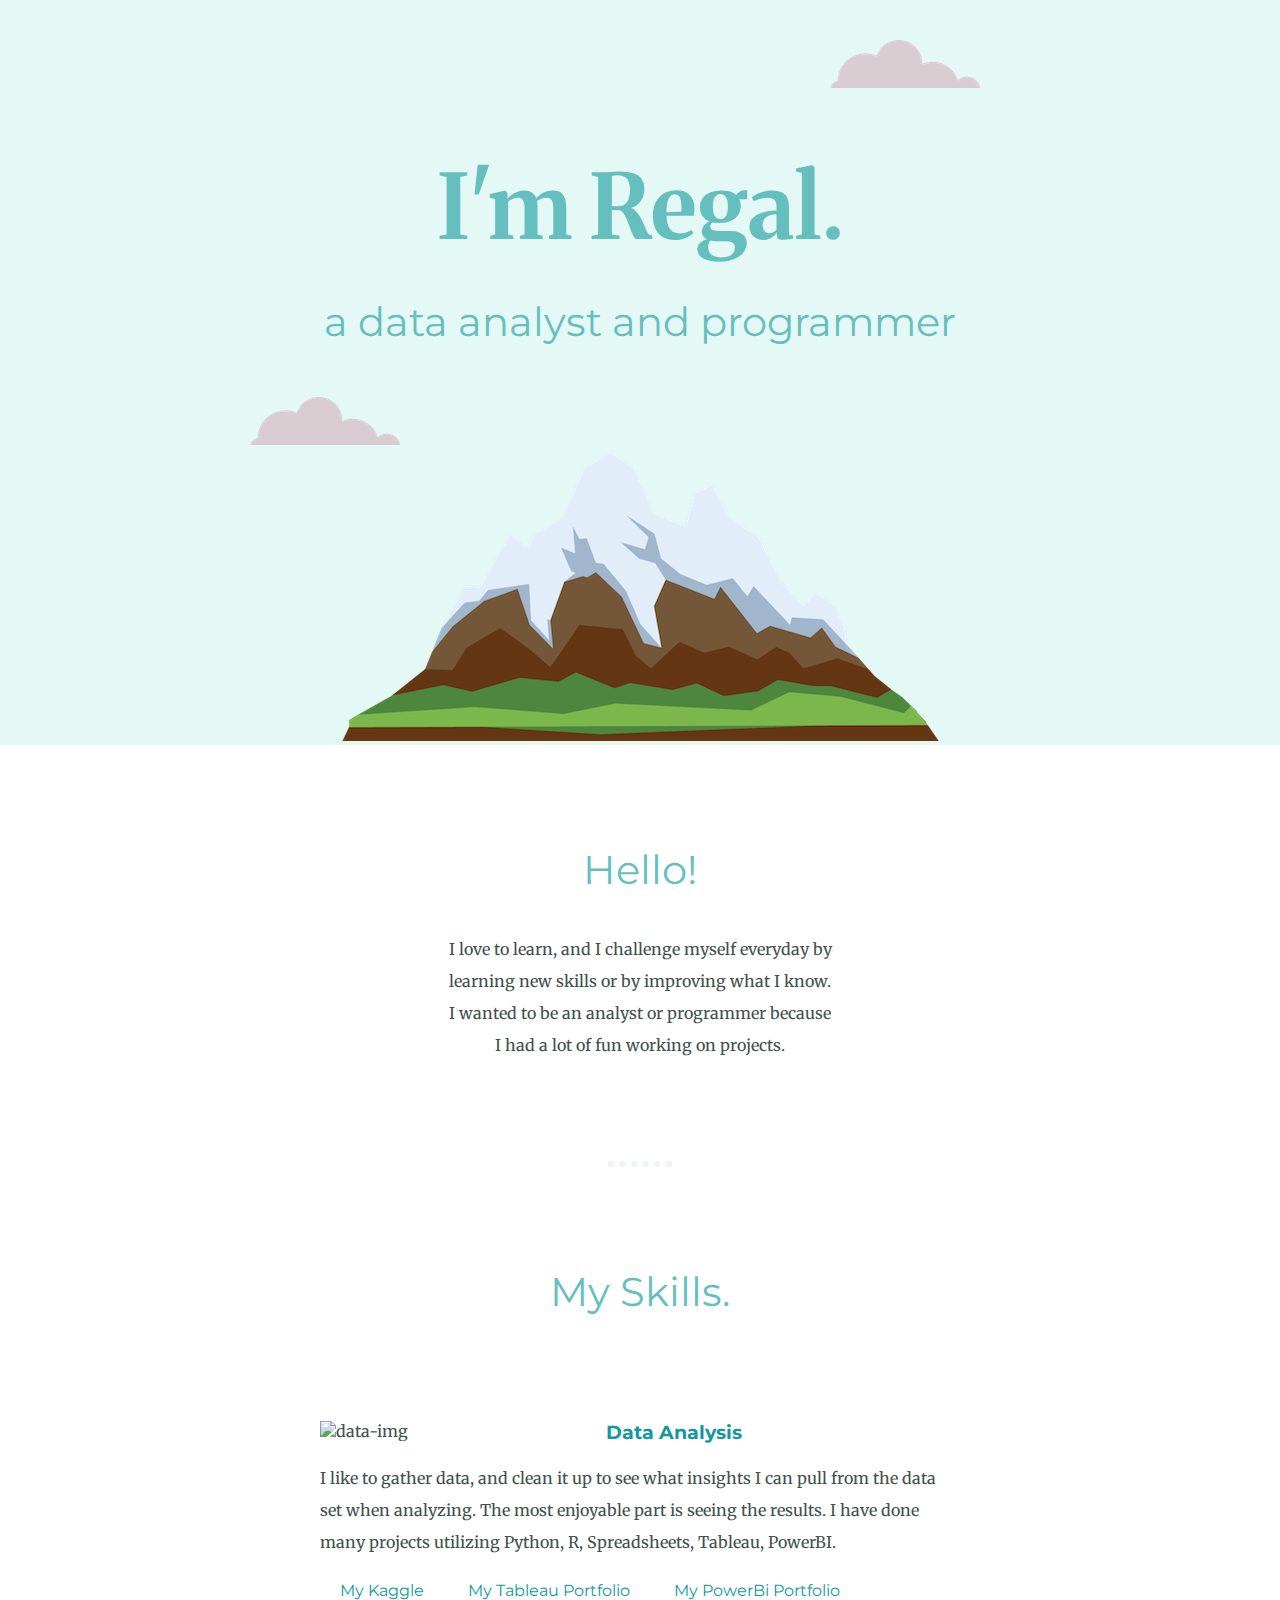
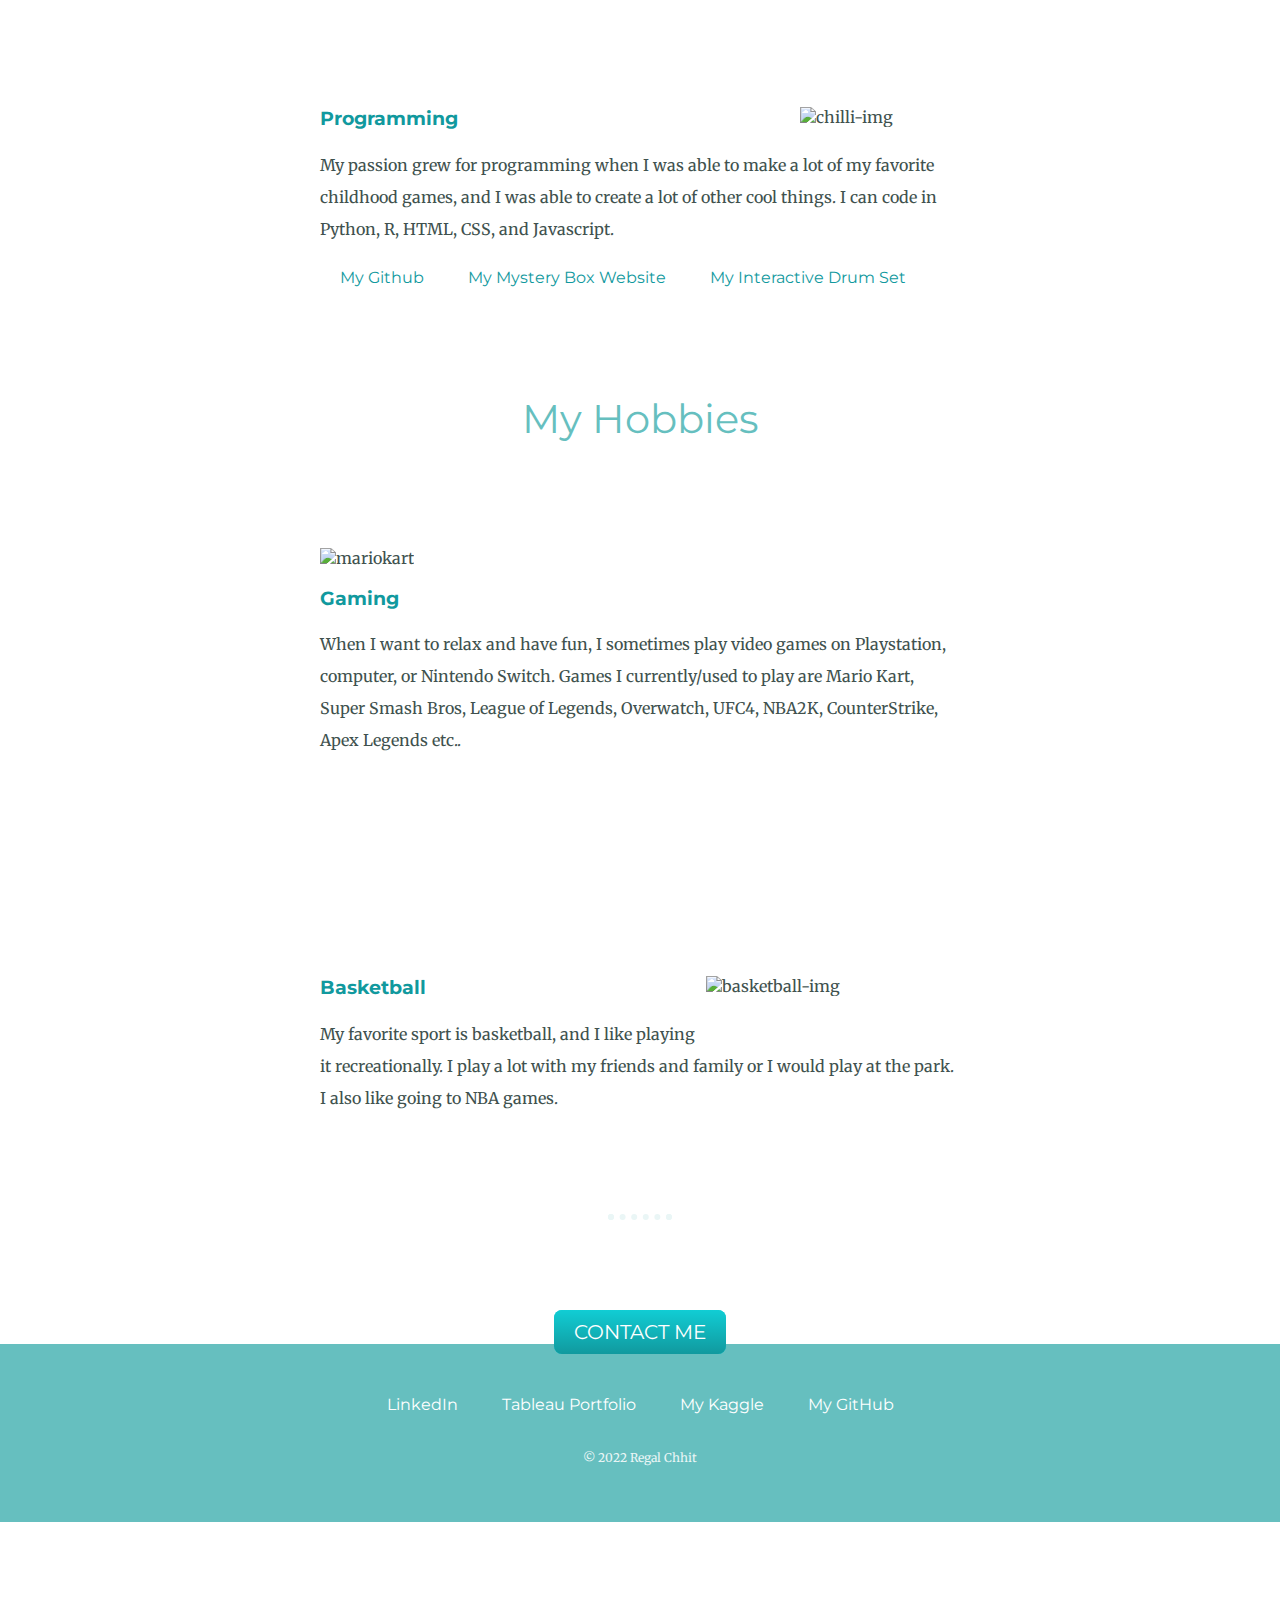
==== index.html @ 6a0a9bd3 "Update index.html" ====
<!DOCTYPE html>
<html>

<head>
  <meta charset="utf-8">
  <title>Regal Chhit</title>
  <link rel="stylesheet" href="css/styles.css">
  <link href="https://fonts.googleapis.com/css?family=Merriweather|Montserrat|Sacramento" rel="stylesheet">
  <link rel="icon" href="favicon.png">
</head>

<body>
  <div class="top-container">
    <img class="top-cloud" src="images/cloud.png" alt="cloud">
    <div class="title-text">
      <h1>I'm Regal.</h1>
      <h2>a data analyst and programmer</h2>
    </div>
    <img class="bottom-cloud" src="images/cloud.png" alt="cloud">
    <img class="mountain" src="images/mountain.png" alt="mountain-img">
  </div>

  <div class="middle-container">
    <div class="profile">

      <h2>Hello!</h2>
      <p class="intro">I love to learn, and I challenge myself everyday by learning new skills or by improving what I know. I wanted to be an analyst or programmer because I had a lot of fun working on projects.</p>
    </div>
    <hr>
    <div class="skills">
      <h2>My Skills.</h2>
      <div class="skill-row">
        <img class="data-img" src="https://media3.giphy.com/media/c7PcKQlOqZ8Ws/giphy.gif?cid=ecf05e47jgupee9nsweeg9ck6o8sf75zljvtnhuxxnh4st6b&rid=giphy.gif&ct=g" alt="data-img">

        <h3>Data Analysis</h3>
        <p> I like to gather data, and clean it up to see what insights I can pull from the data set when analyzing. The most enjoyable part is seeing the results. I have done many projects utilizing Python, R, Spreadsheets, Tableau, PowerBI.
        <p> <a href="https://www.kaggle.com/regall">My Kaggle</a> <span> <a href="https://public.tableau.com/app/profile/regal.chhit">My Tableau Portfolio</a></span> <span> <a href="powerbi.html">My PowerBi Portfolio</a></span></p>

      </div>
      <div class="skill-row">
        <img class="chilli-img" src="https://media0.giphy.com/media/unQ3IJU2RG7DO/200w.webp?cid=ecf05e47zdopj7y8wnf6k3bq9aik76iqfcasycz8b4xkf8qr&rid=200w.webp&ct=g" alt="chilli-img">


        <h3>Programming</h3>
        <p>My passion grew for programming when I was able to make a lot of my favorite childhood games, and I was able to create a lot of other cool things. I can code in Python, R, HTML, CSS, and Javascript. </p>
        <p> <a href="https://github.com/RegalCodes/RegalCodes">My Github</a> <span> <a href="Regals Mystery Box Website/index.html">My Mystery Box Website</a></span> <a href="Regals_Drum_Set/index.html">My Interactive Drum Set</a></span> </p> 

      </div>


      <div class="skills">
        <h2>My Hobbies</h2>
        

        <div class="skill-row">
          <img class="mario-img" src="https://media3.giphy.com/media/JkQW0NsfGJYWI/giphy.gif?cid=ecf05e47lgcfy50ltkihtgkyuwe87r3boovbrxv5dxeerdb9&rid=giphy.gif&ct=g" alt="mariokart">

          <h3>Gaming</h3>
          <p> When I want to relax and have fun, I sometimes play video games on Playstation, computer, or Nintendo Switch. Games I currently/used to play are Mario Kart, Super Smash Bros, League of Legends, Overwatch, UFC4, NBA2K, CounterStrike, Apex Legends etc..
        </div>

        <br />
       
      <div class="skill-row">
        <img class="basketball-img" src="https://media1.giphy.com/media/q5hVhkKwKHDuo/giphy.gif?cid=ecf05e479fkcfhep6149cvh36kc4vtki5fxwtkm0gr6h3hki&rid=giphy.gif&ct=g" alt="basketball-img">

        <h3>Basketball</h3>
        <p> My favorite sport is basketball, and I like playing it recreationally. I play a lot with my friends and family or I would play at the park. I also like going to NBA games. </p>

      </div>
    </div>
    <hr>
    <div class="contact-me">
      <p class="contact-message">
      </p></p>
      <a class="btn" href="mailto:regalchhit@gmail.com">CONTACT ME</a>
    </div>
  </div>


  <div class="bottom-container">
    <a class="footer-link" href="https://www.linkedin.com/in/regalc/">LinkedIn</a>
    <a class="footer-link" href="https://public.tableau.com/app/profile/regal.chhit#!/">Tableau Portfolio</a>
    <a class="footer-link" href="https://www.kaggle.com/regall">My Kaggle</a>
    <a class="footer-link" href="https://github.com/RegalCodes/RegalCodes">My GitHub</a>
    <p class="copyright">© 2022 Regal Chhit</p>
  </div>
</body>

</html>
---- css/styles.css ----
body {
  color: #40514E;
  margin: 0;
  text-align: center;
  font-family: 'Merriweather', serif;
}

h1 {
  color: #66BFBF;
  font-size: 5.625rem;
  margin: 50px auto 0 auto;
  font-family: , cursive;
}

h2 {
  color: #66BFBF;
  font-family: 'Montserrat', sans-serif;
  font-size: 2.5rem;
  font-weight: normal;
  padding-bottom: 5px;
}

h3 {
  color: #11999E;
  font-family: 'Montserrat', sans-serif;
}

h4 {
  color: #black;
  font-family: 'Montserrat', sans-serif;
  text-align: center;
  font-size: 1.4rem;
}

p {
  line-height: 2;
}

hr {
  border: dotted #EAF6F6 6px;
  border-bottom: none;
  width: 4%;
  margin: 100px auto;
}

a{
  color: #11999E;
  font-family: 'Montserrat', sans-serif;
  margin: 10px 20px;
  text-decoration: none;
}

.footer-link{
  color: white;
  font-family: 'Montserrat', sans-serif;
  margin: 10px 20px;
  text-decoration: none;
}

a:hover {
  color: #EAF6F6;
}

.top-container {
  background-color: #E4F9F5;
  position: relative;
  padding-top: 100px;
}

.middle-container {
  margin: 100px 0;
}

.bottom-container {
  background-color: #66BFBF;
  padding: 50px 0 20px;
}

.skill-row {
  width: 50%;
  margin: 100px auto 100px auto;
  text-align: left;
}

.pro {
  text-decoration: underline;
}

.intro {
  width: 30%;
  margin: auto;
}

.contact-message {
  width: 40%;
  margin: 40px auto 60px;
}

.copyright {
  color: #EAF6F6;
  font-size: 0.75rem;
  padding: 20px 0;
}

.top-cloud {
  position: absolute;
  right: 300px;
  top: 40px;
}

.bottom-cloud {
  position: absolute;
  left: 250px;
  bottom: 300px;
}

.data-img {
  width: 40%;
  height: 100%;
  float: left;
  margin-right: 30px;
}

.chilli-img {
  width: 25%;
  height: 30%;
  float: right;
  margin-left: 30px;
}

.basketball-img {
  width: 35%;
  height: 30%;
  float: right;
  margin-right: 30px;
  margin-bottom: 30px;
}

.powerbi{
  width:100%;
  height:40%;
}

.btn {
  background: #11cdd4;
  background-image: -webkit-linear-gradient(top, #11cdd4, #11999e);
  background-image: -moz-linear-gradient(top, #11cdd4, #11999e);
  background-image: -ms-linear-gradient(top, #11cdd4, #11999e);
  background-image: -o-linear-gradient(top, #11cdd4, #11999e);
  background-image: linear-gradient(to bottom, #11cdd4, #11999e);
  -webkit-border-radius: 8;
  -moz-border-radius: 8;
  border-radius: 8px;
  font-family: 'Montserrat', sans-serif;
  color: #ffffff;
  font-size: 20px;
  padding: 10px 20px 10px 20px;
  text-decoration: none;
}

.btn:hover {
  background: #30e3cb;
  background-image: -webkit-linear-gradient(top, #30e3cb, #2bc4ad);
  background-image: -moz-linear-gradient(top, #30e3cb, #2bc4ad);
  background-image: -ms-linear-gradient(top, #30e3cb, #2bc4ad);
  background-image: -o-linear-gradient(top, #30e3cb, #2bc4ad);
  background-image: linear-gradient(to bottom, #30e3cb, #2bc4ad);
  text-decoration: none;
}
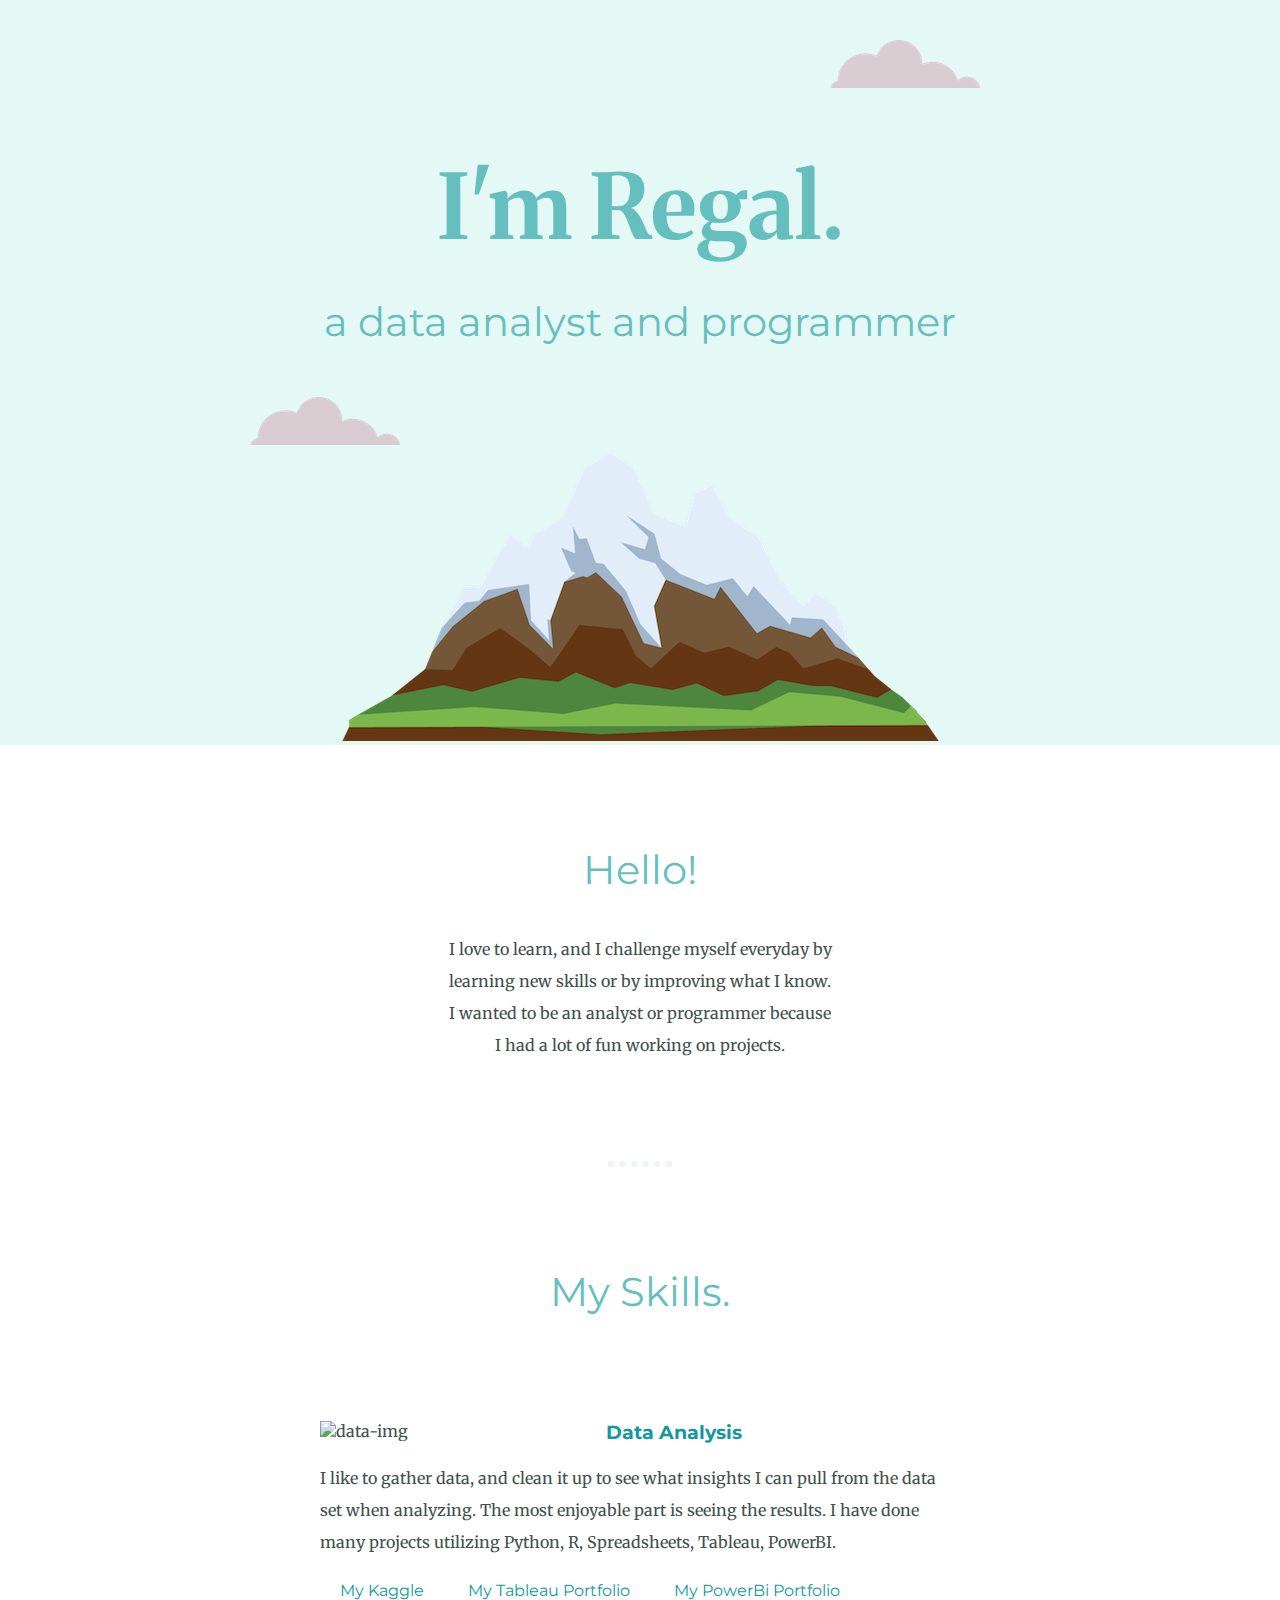
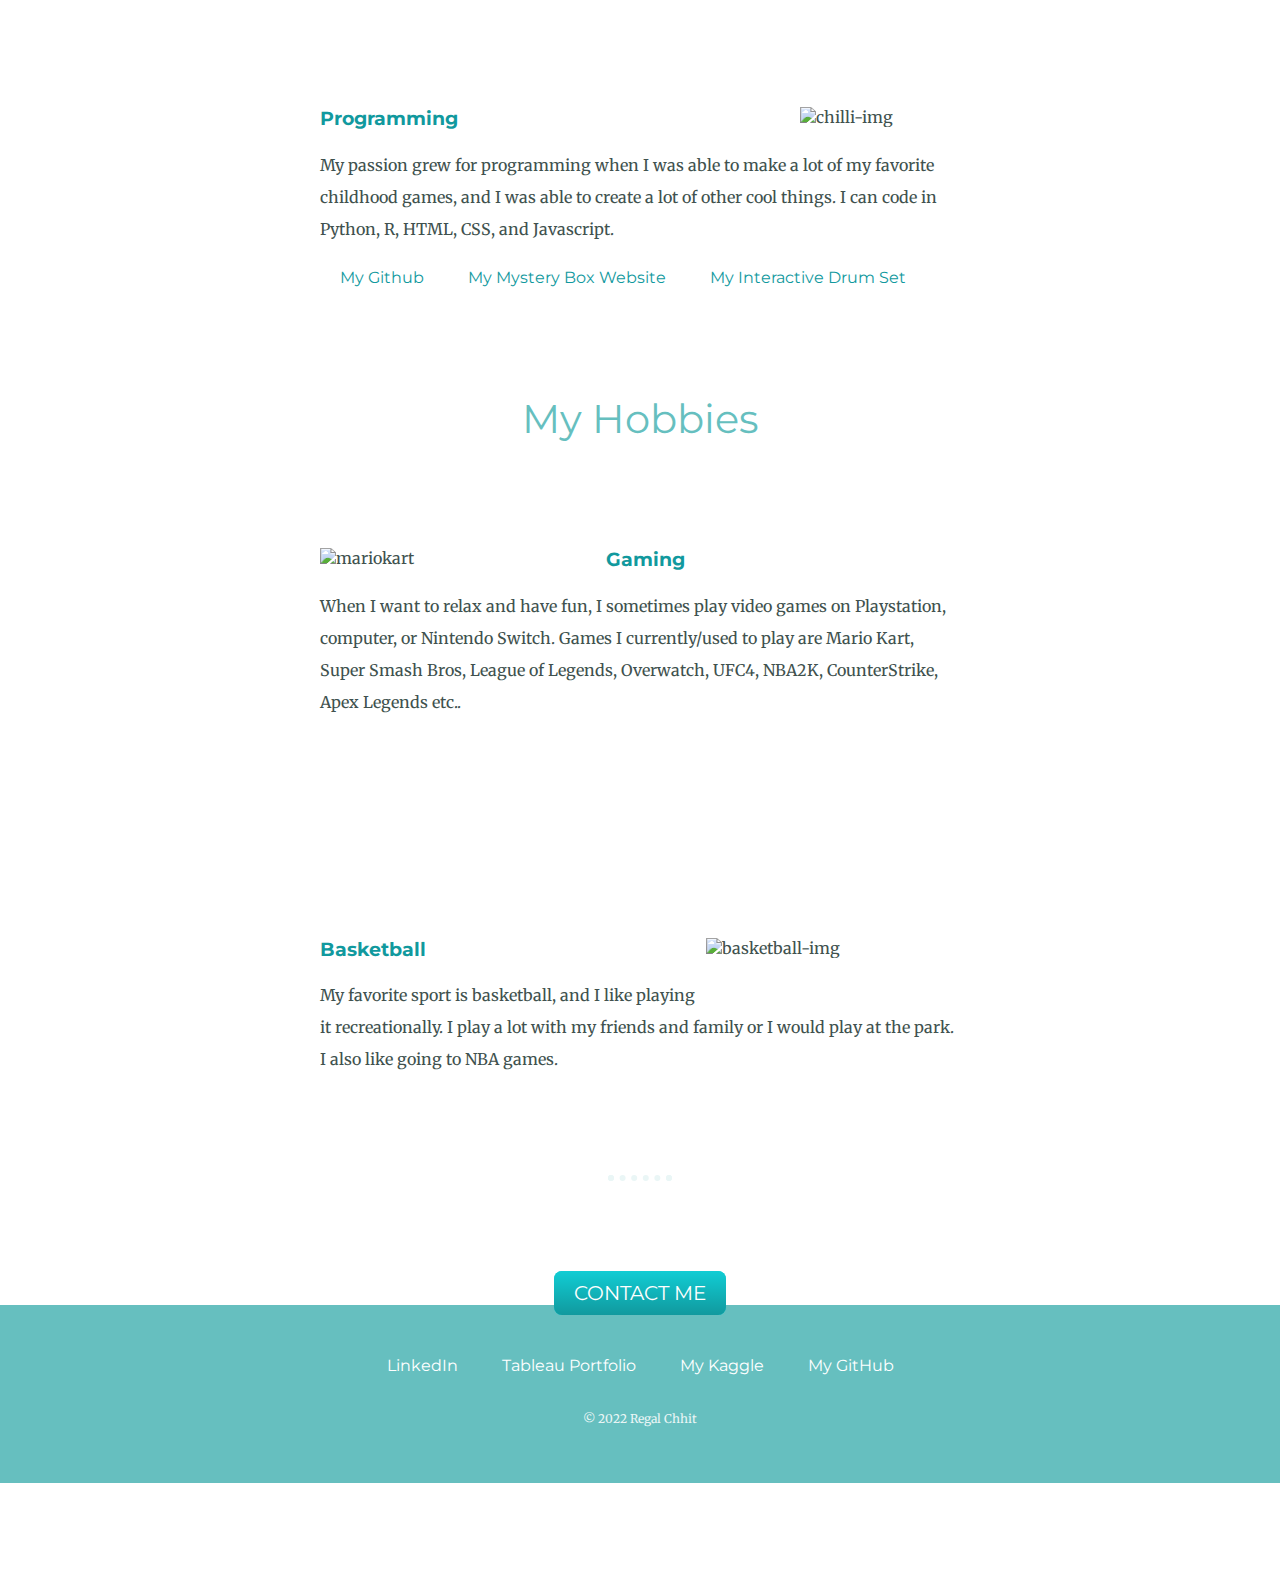
==== commit 9c7c6f55: "Update index.html" ====
--- a/index.html
+++ b/index.html
@@ -53,7 +53,7 @@
         
 
         <div class="skill-row">
-          <img class="mario-img" src="https://media3.giphy.com/media/JkQW0NsfGJYWI/giphy.gif?cid=ecf05e47lgcfy50ltkihtgkyuwe87r3boovbrxv5dxeerdb9&rid=giphy.gif&ct=g" alt="mariokart">
+          <img class="data-img" src="https://media3.giphy.com/media/JkQW0NsfGJYWI/giphy.gif?cid=ecf05e47lgcfy50ltkihtgkyuwe87r3boovbrxv5dxeerdb9&rid=giphy.gif&ct=g" alt="mariokart">
 
           <h3>Gaming</h3>
           <p> When I want to relax and have fun, I sometimes play video games on Playstation, computer, or Nintendo Switch. Games I currently/used to play are Mario Kart, Super Smash Bros, League of Legends, Overwatch, UFC4, NBA2K, CounterStrike, Apex Legends etc..
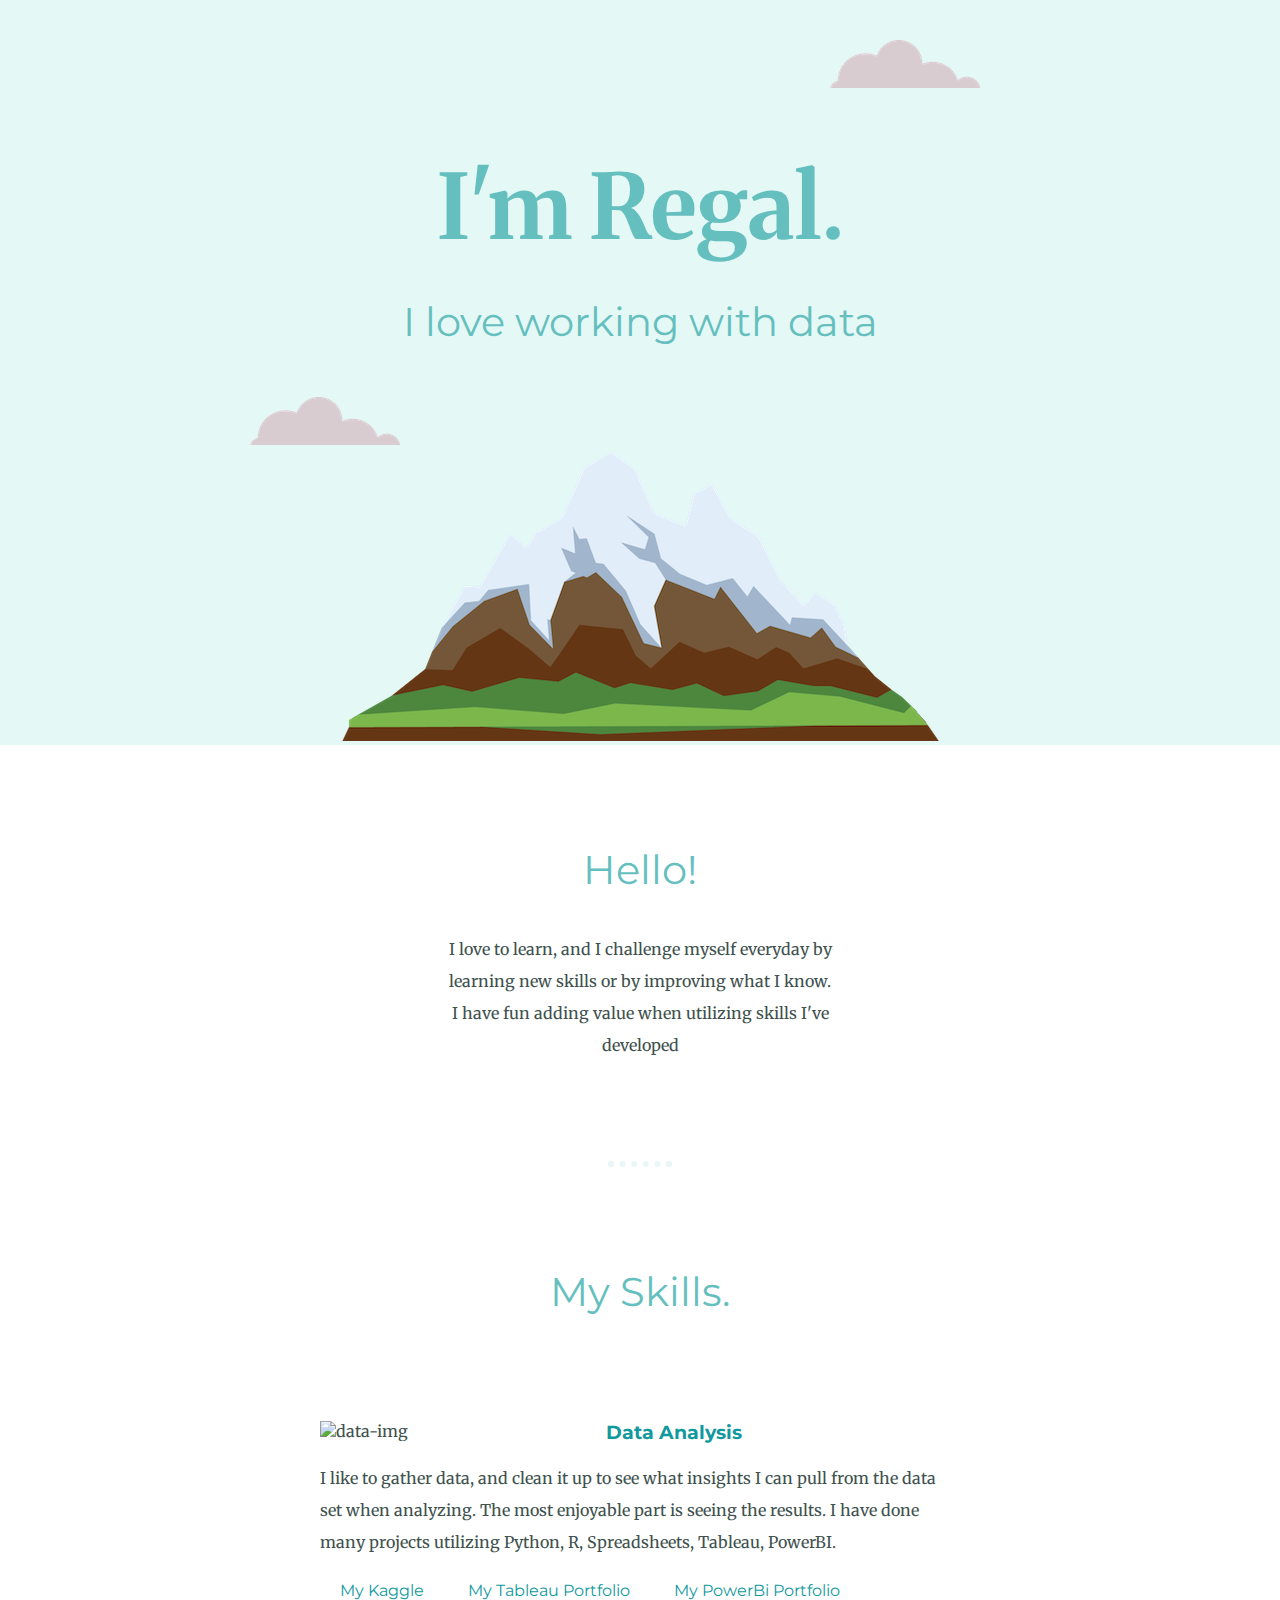
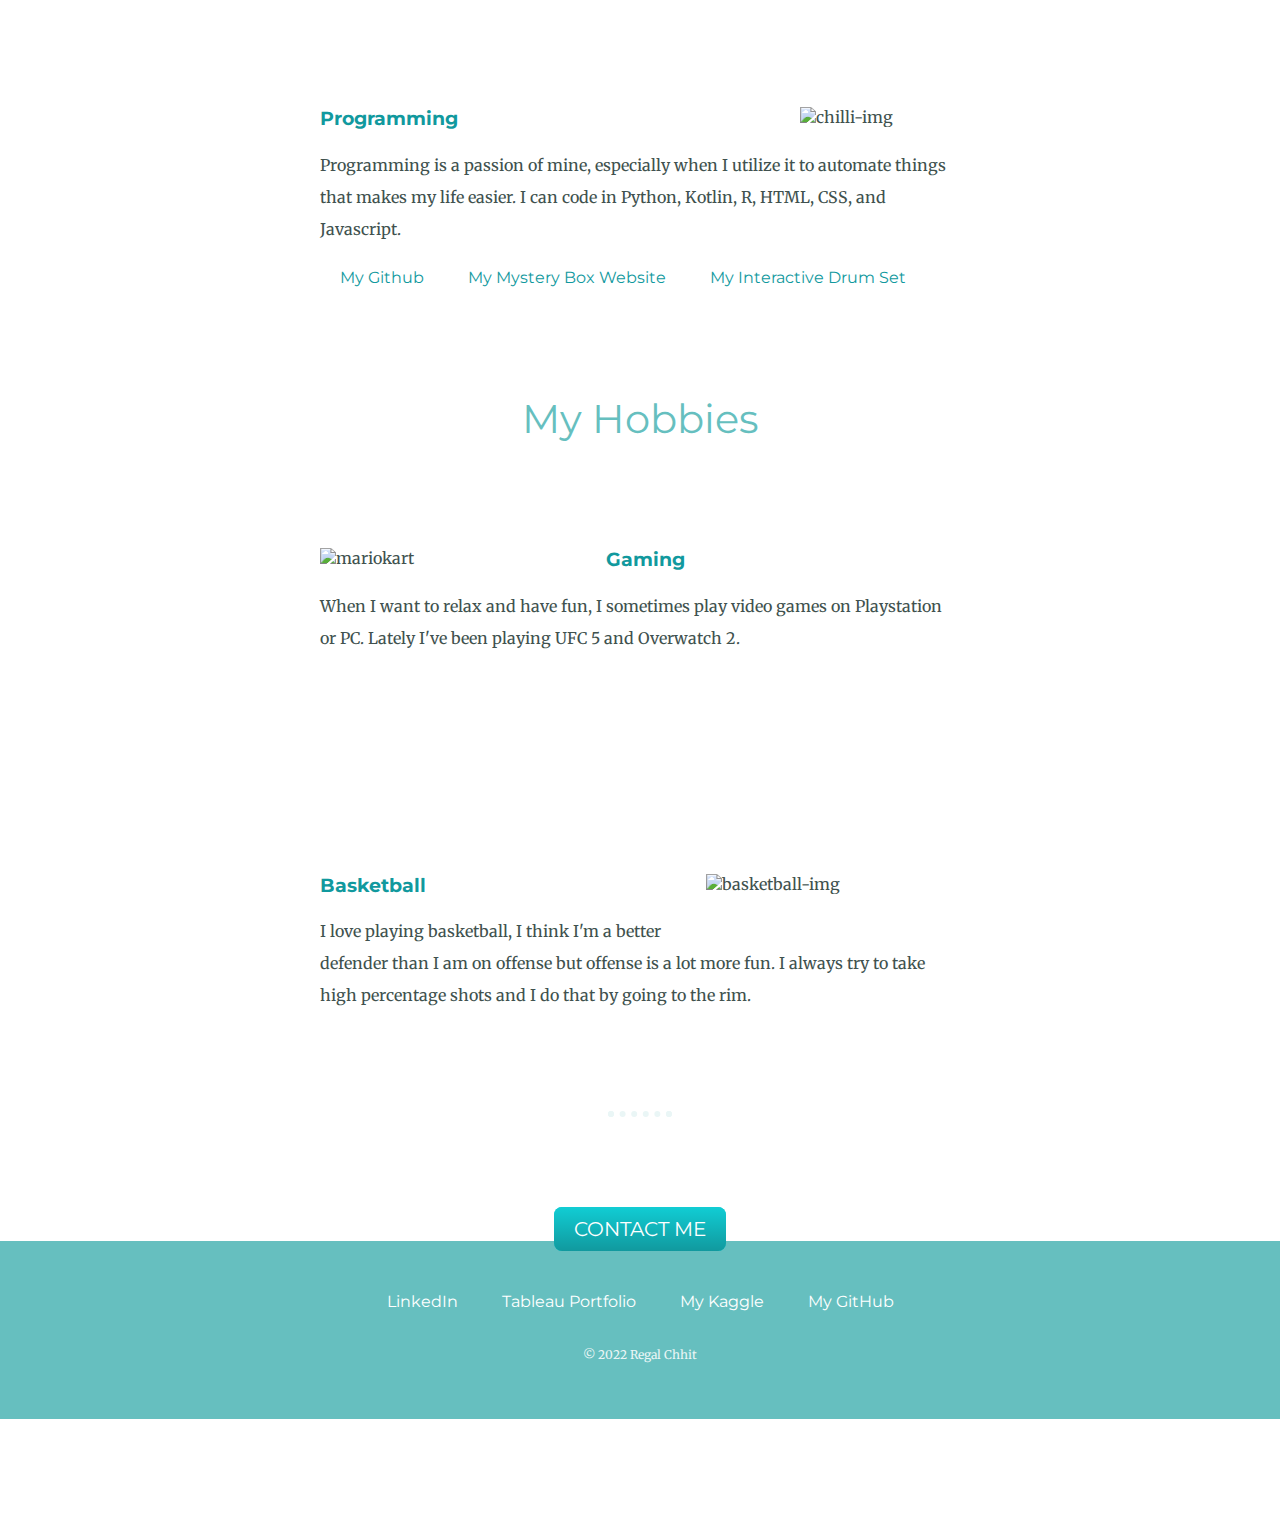
==== commit 527469d9: "Update index.html" ====
--- a/index.html
+++ b/index.html
@@ -14,7 +14,7 @@
     <img class="top-cloud" src="images/cloud.png" alt="cloud">
     <div class="title-text">
       <h1>I'm Regal.</h1>
-      <h2>a data analyst and programmer</h2>
+      <h2>I love working with data</h2>
     </div>
     <img class="bottom-cloud" src="images/cloud.png" alt="cloud">
     <img class="mountain" src="images/mountain.png" alt="mountain-img">
@@ -24,7 +24,7 @@
     <div class="profile">
 
       <h2>Hello!</h2>
-      <p class="intro">I love to learn, and I challenge myself everyday by learning new skills or by improving what I know. I wanted to be an analyst or programmer because I had a lot of fun working on projects.</p>
+      <p class="intro">I love to learn, and I challenge myself everyday by learning new skills or by improving what I know. I have fun adding value when utilizing skills I've developed</p>
     </div>
     <hr>
     <div class="skills">
@@ -42,7 +42,7 @@
 
 
         <h3>Programming</h3>
-        <p>My passion grew for programming when I was able to make a lot of my favorite childhood games, and I was able to create a lot of other cool things. I can code in Python, R, HTML, CSS, and Javascript. </p>
+        <p> Programming is a passion of mine, especially when I utilize it to automate things that makes my life easier. I can code in Python, Kotlin, R, HTML, CSS, and Javascript. </p>
         <p> <a href="https://github.com/RegalCodes/RegalCodes">My Github</a> <span> <a href="Regals Mystery Box Website/index.html">My Mystery Box Website</a></span> <a href="Regals_Drum_Set/index.html">My Interactive Drum Set</a></span> </p> 
 
       </div>
@@ -56,7 +56,7 @@
           <img class="data-img" src="https://media3.giphy.com/media/JkQW0NsfGJYWI/giphy.gif?cid=ecf05e47lgcfy50ltkihtgkyuwe87r3boovbrxv5dxeerdb9&rid=giphy.gif&ct=g" alt="mariokart">
 
           <h3>Gaming</h3>
-          <p> When I want to relax and have fun, I sometimes play video games on Playstation, computer, or Nintendo Switch. Games I currently/used to play are Mario Kart, Super Smash Bros, League of Legends, Overwatch, UFC4, NBA2K, CounterStrike, Apex Legends etc..
+          <p> When I want to relax and have fun, I sometimes play video games on Playstation or PC. Lately I've been playing UFC 5 and Overwatch 2. 
         </div>
 
         <br />
@@ -65,7 +65,7 @@
         <img class="basketball-img" src="https://media1.giphy.com/media/q5hVhkKwKHDuo/giphy.gif?cid=ecf05e479fkcfhep6149cvh36kc4vtki5fxwtkm0gr6h3hki&rid=giphy.gif&ct=g" alt="basketball-img">
 
         <h3>Basketball</h3>
-        <p> My favorite sport is basketball, and I like playing it recreationally. I play a lot with my friends and family or I would play at the park. I also like going to NBA games. </p>
+        <p> I love playing basketball, I think I'm a better defender than I am on offense but offense is a lot more fun. I always try to take high percentage shots and I do that by going to the rim. </p>
 
       </div>
     </div>
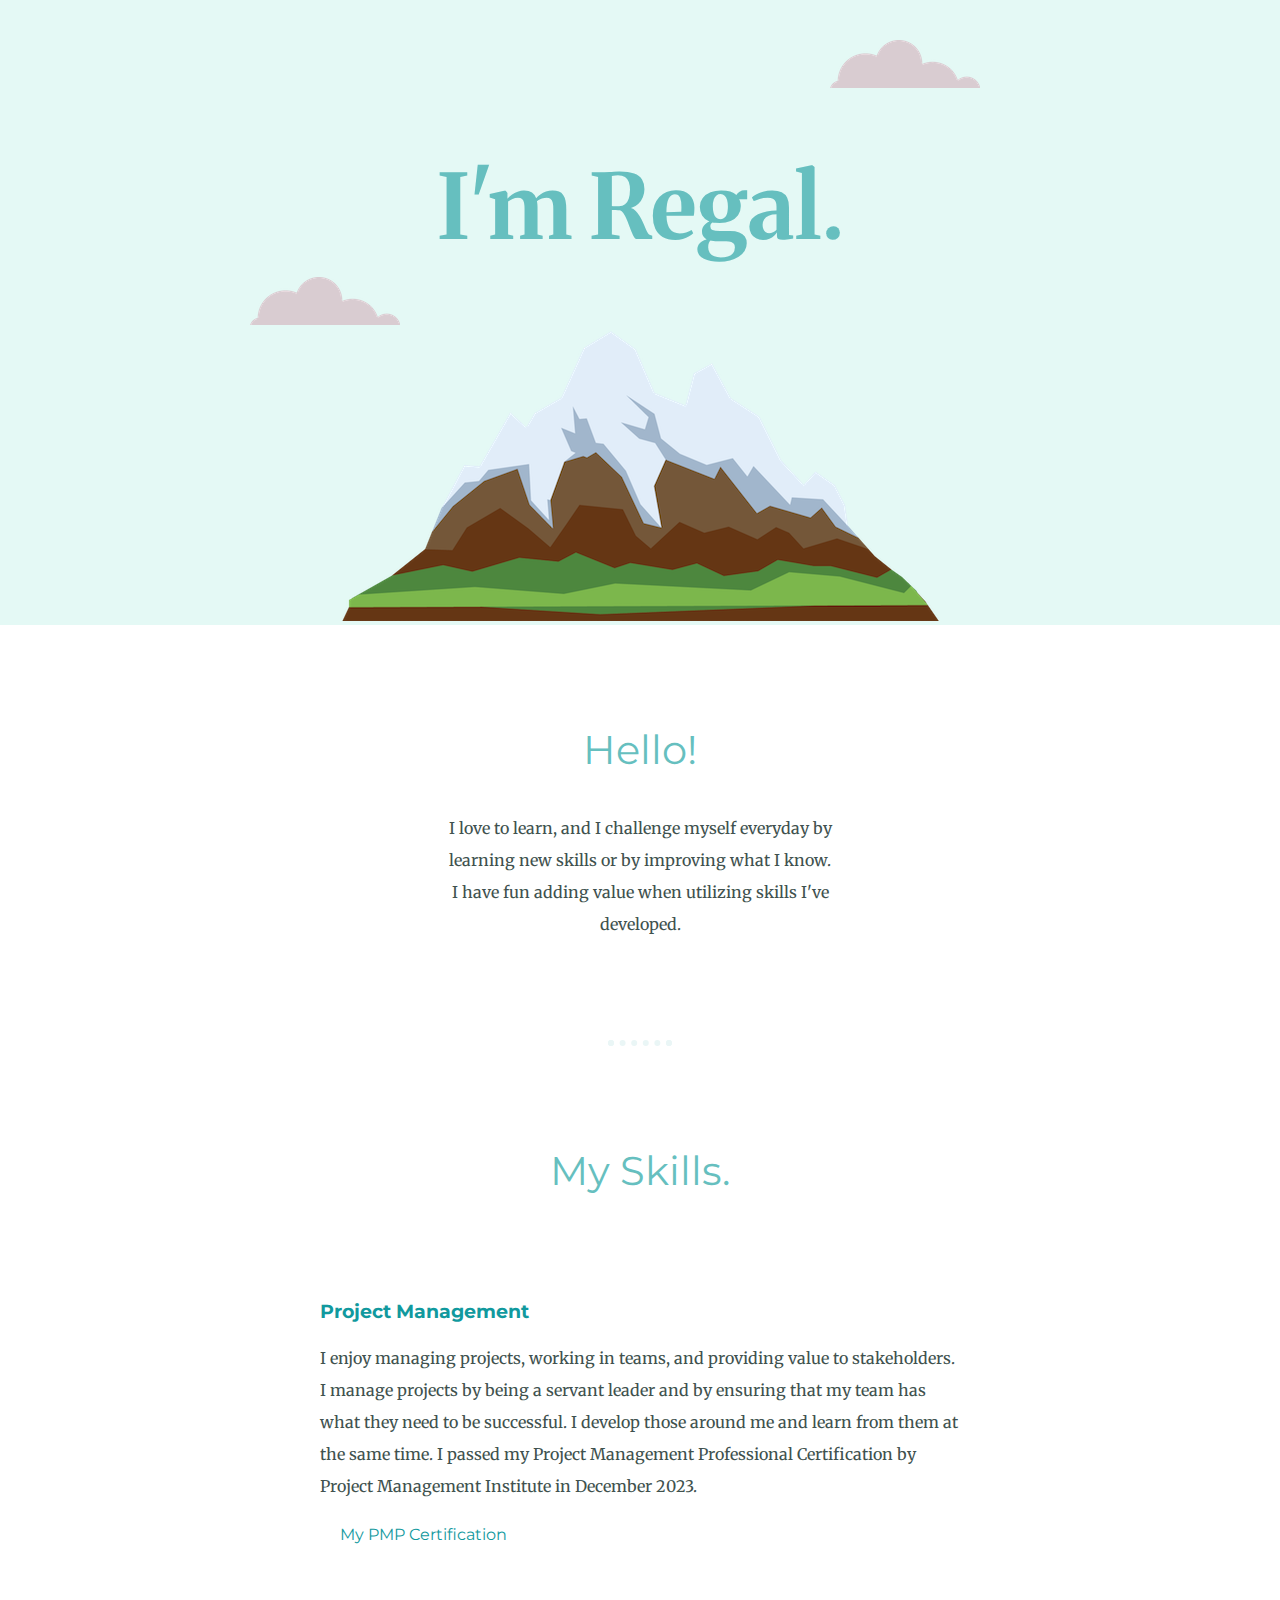
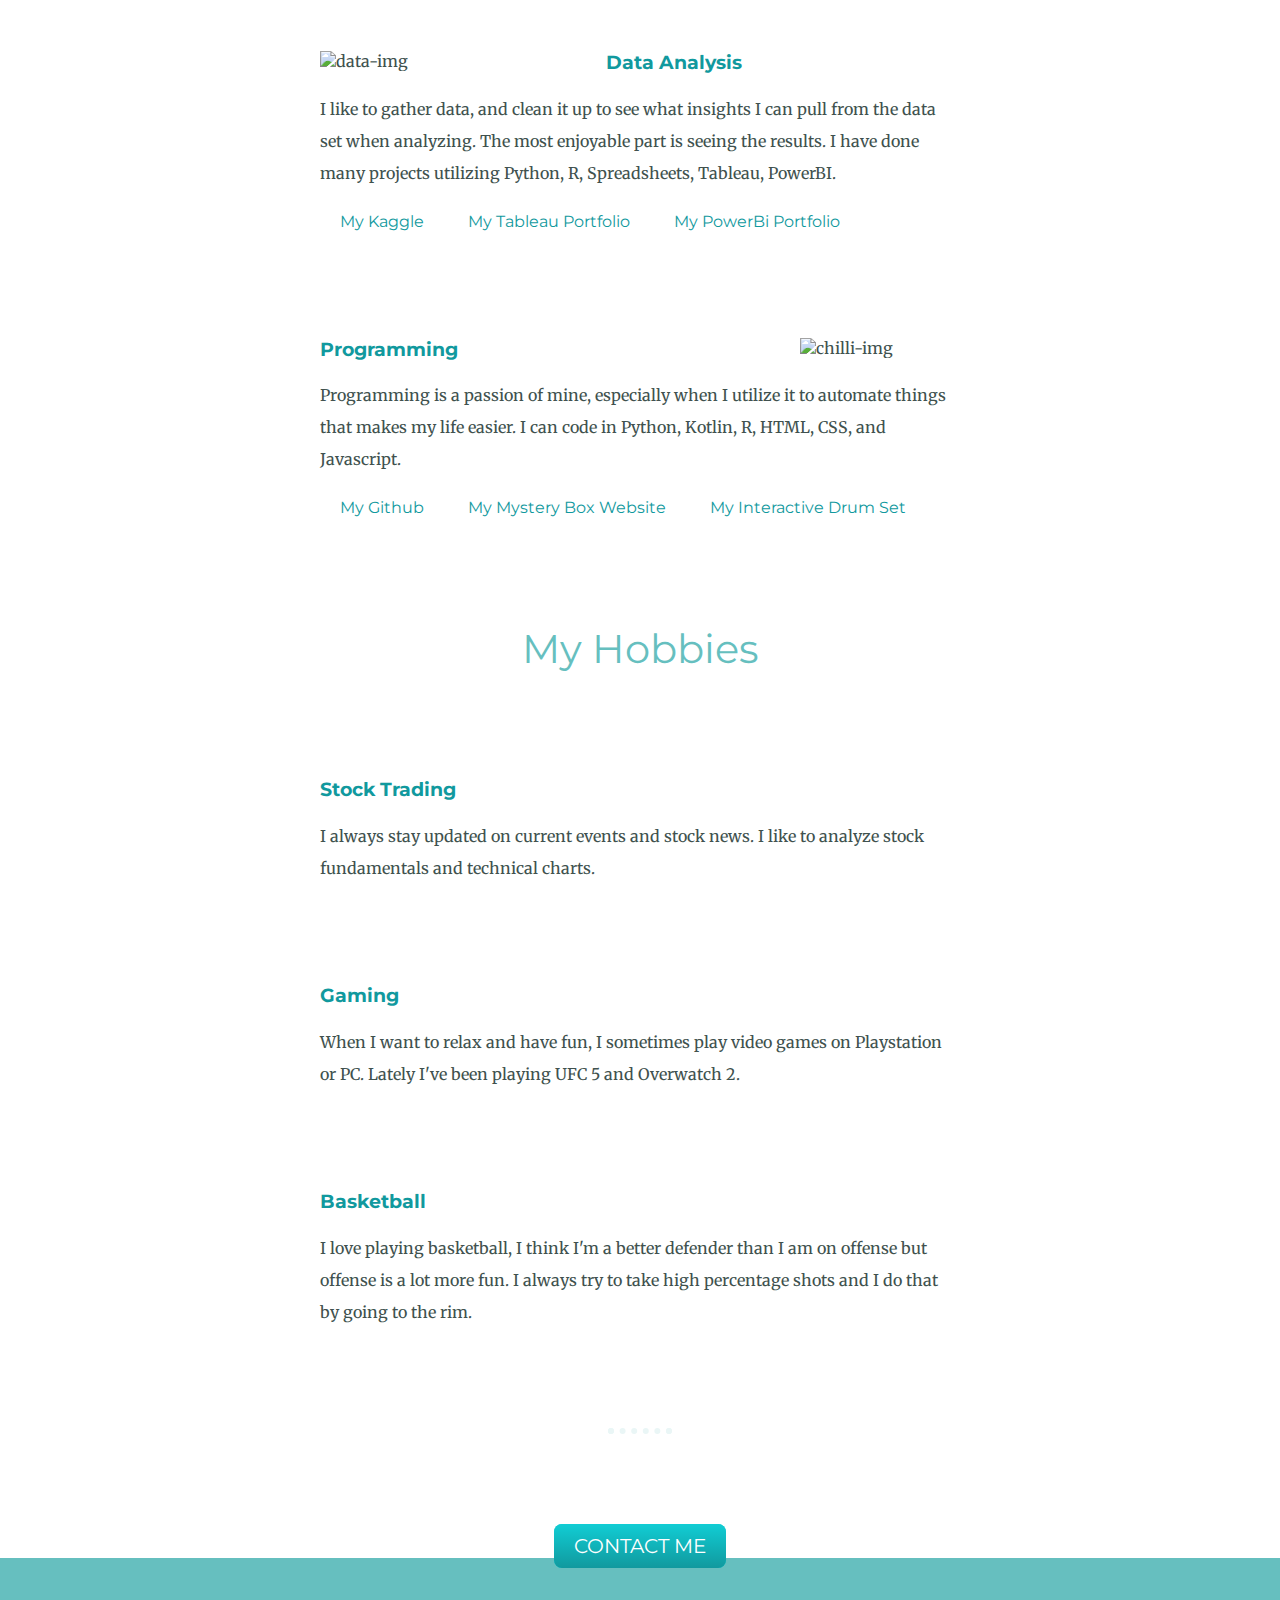
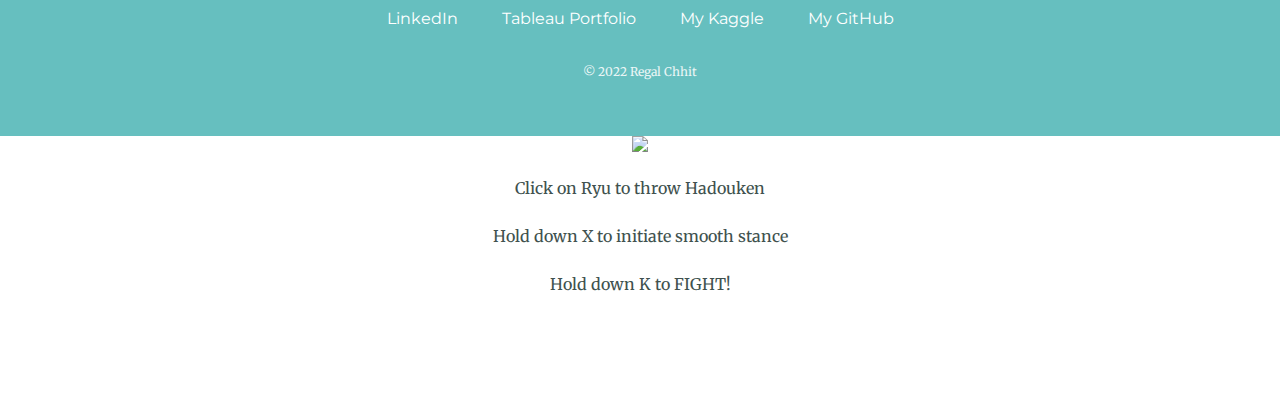
==== commit b4657c17: "Update index.html" ====
--- a/index.html
+++ b/index.html
@@ -7,14 +7,27 @@
   <link rel="stylesheet" href="css/styles.css">
   <link href="https://fonts.googleapis.com/css?family=Merriweather|Montserrat|Sacramento" rel="stylesheet">
   <link rel="icon" href="favicon.png">
+
+
+  <meta charset="UTF-8">
+  <title></title>
+    <link href='https://fonts.googleapis.com/css?family=Ceviche+One' rel='stylesheet' type='text/css'>
+  <link rel="stylesheet" href="css/reset.css">
+  <link rel="stylesheet" href="css/main.css">
+  <script src="https://code.jquery.com/jquery.min.js"></script>
+  <script src="js/app.js"></script>
+
+
+
 </head>
 
 <body>
+
+
   <div class="top-container">
     <img class="top-cloud" src="images/cloud.png" alt="cloud">
     <div class="title-text">
       <h1>I'm Regal.</h1>
-      <h2>I love working with data</h2>
     </div>
     <img class="bottom-cloud" src="images/cloud.png" alt="cloud">
     <img class="mountain" src="images/mountain.png" alt="mountain-img">
@@ -24,11 +37,22 @@
     <div class="profile">
 
       <h2>Hello!</h2>
-      <p class="intro">I love to learn, and I challenge myself everyday by learning new skills or by improving what I know. I have fun adding value when utilizing skills I've developed</p>
+      <p class="intro">I love to learn, and I challenge myself everyday by learning new skills or by improving what I know. I have fun adding value when utilizing skills I've developed.</p>
     </div>
     <hr>
     <div class="skills">
       <h2>My Skills.</h2>
+
+
+      <div class="skill-row">
+
+        <h3>Project Management</h3>
+        <p> I enjoy managing projects, working in teams, and providing value to stakeholders. I manage projects by being a servant leader and by ensuring that my team has what they need to be successful. I develop those around me and learn from them at the same time. I passed my Project Management Professional Certification by Project Management Institute in December 2023.
+        <p> <a href="https://www.credly.com/earner/earned/badge/fbf1949b-b03a-465e-ae4e-326a4c775fbe">My PMP Certification</a> <span></p>
+
+      </div>
+
+
       <div class="skill-row">
         <img class="data-img" src="https://media3.giphy.com/media/c7PcKQlOqZ8Ws/giphy.gif?cid=ecf05e47jgupee9nsweeg9ck6o8sf75zljvtnhuxxnh4st6b&rid=giphy.gif&ct=g" alt="data-img">
 
@@ -43,31 +67,38 @@
 
         <h3>Programming</h3>
         <p> Programming is a passion of mine, especially when I utilize it to automate things that makes my life easier. I can code in Python, Kotlin, R, HTML, CSS, and Javascript. </p>
-        <p> <a href="https://github.com/RegalCodes/RegalCodes">My Github</a> <span> <a href="Regals Mystery Box Website/index.html">My Mystery Box Website</a></span> <a href="Regals_Drum_Set/index.html">My Interactive Drum Set</a></span> </p> 
+        <p> <a href="https://github.com/RegalCodes/RegalCodes">My Github</a> <span> <a href="Regals Mystery Box Website/index.html">My Mystery Box Website</a></span> <a href="Regals_Drum_Set/index.html">My Interactive Drum Set</a></span> </p>
 
       </div>
 
 
       <div class="skills">
         <h2>My Hobbies</h2>
-        
 
         <div class="skill-row">
-          <img class="data-img" src="https://media3.giphy.com/media/JkQW0NsfGJYWI/giphy.gif?cid=ecf05e47lgcfy50ltkihtgkyuwe87r3boovbrxv5dxeerdb9&rid=giphy.gif&ct=g" alt="mariokart">
+
+          <h3>Stock Trading</h3>
+          <p> I always stay updated on current events and stock news. I like to analyze stock fundamentals and technical charts.
+        </div>
+
+        <div class="skill-row">
 
           <h3>Gaming</h3>
-          <p> When I want to relax and have fun, I sometimes play video games on Playstation or PC. Lately I've been playing UFC 5 and Overwatch 2. 
+          <p> When I want to relax and have fun, I sometimes play video games on Playstation or PC. Lately I've been playing UFC 5 and Overwatch 2.
         </div>
 
-        <br />
-       
+
+
       <div class="skill-row">
-        <img class="basketball-img" src="https://media1.giphy.com/media/q5hVhkKwKHDuo/giphy.gif?cid=ecf05e479fkcfhep6149cvh36kc4vtki5fxwtkm0gr6h3hki&rid=giphy.gif&ct=g" alt="basketball-img">
 
         <h3>Basketball</h3>
         <p> I love playing basketball, I think I'm a better defender than I am on offense but offense is a lot more fun. I always try to take high percentage shots and I do that by going to the rim. </p>
 
       </div>
+
+
+
+
     </div>
     <hr>
     <div class="contact-me">
@@ -78,6 +109,11 @@
   </div>
 
 
+
+
+
+
+
   <div class="bottom-container">
     <a class="footer-link" href="https://www.linkedin.com/in/regalc/">LinkedIn</a>
     <a class="footer-link" href="https://public.tableau.com/app/profile/regal.chhit#!/">Tableau Portfolio</a>
@@ -85,6 +121,40 @@
     <a class="footer-link" href="https://github.com/RegalCodes/RegalCodes">My GitHub</a>
     <p class="copyright">© 2022 Regal Chhit</p>
   </div>
+
+
+
+
+
+
+
+      <div class="main">
+          <div class="ryu">
+              <div class="ryu-still"></div>
+              <div class="ryu-ready"></div>
+              <div class="ryu-throwing"></div>
+              <div class="ryu-cool"></div>
+              <div class="easteregg"></div>
+          </div>
+          <div class="hadouken"></div>
+      </div>
+      <div class="instructions">
+          <img src="https://s3-us-west-2.amazonaws.com/s.cdpn.io/145077/Street_Fighter_Logo.png">
+          <p>Click on Ryu to throw Hadouken</p>
+          <p>Hold down X to initiate smooth stance</p>
+          <p>Hold down K to FIGHT!</p>
+      </div>
+      <audio id="hadouken-sound" src="https://s3-us-west-2.amazonaws.com/s.cdpn.io/145077/hadouken.mp3">
+      <audio id="fight-sound" src="https://s3-us-west-2.amazonaws.com/s.cdpn.io/145077/fight.mp3">
+
+
+
+
+  <script src="index.js" charset="utf-8"></script>
+
 </body>
 
+
+
+
 </html>
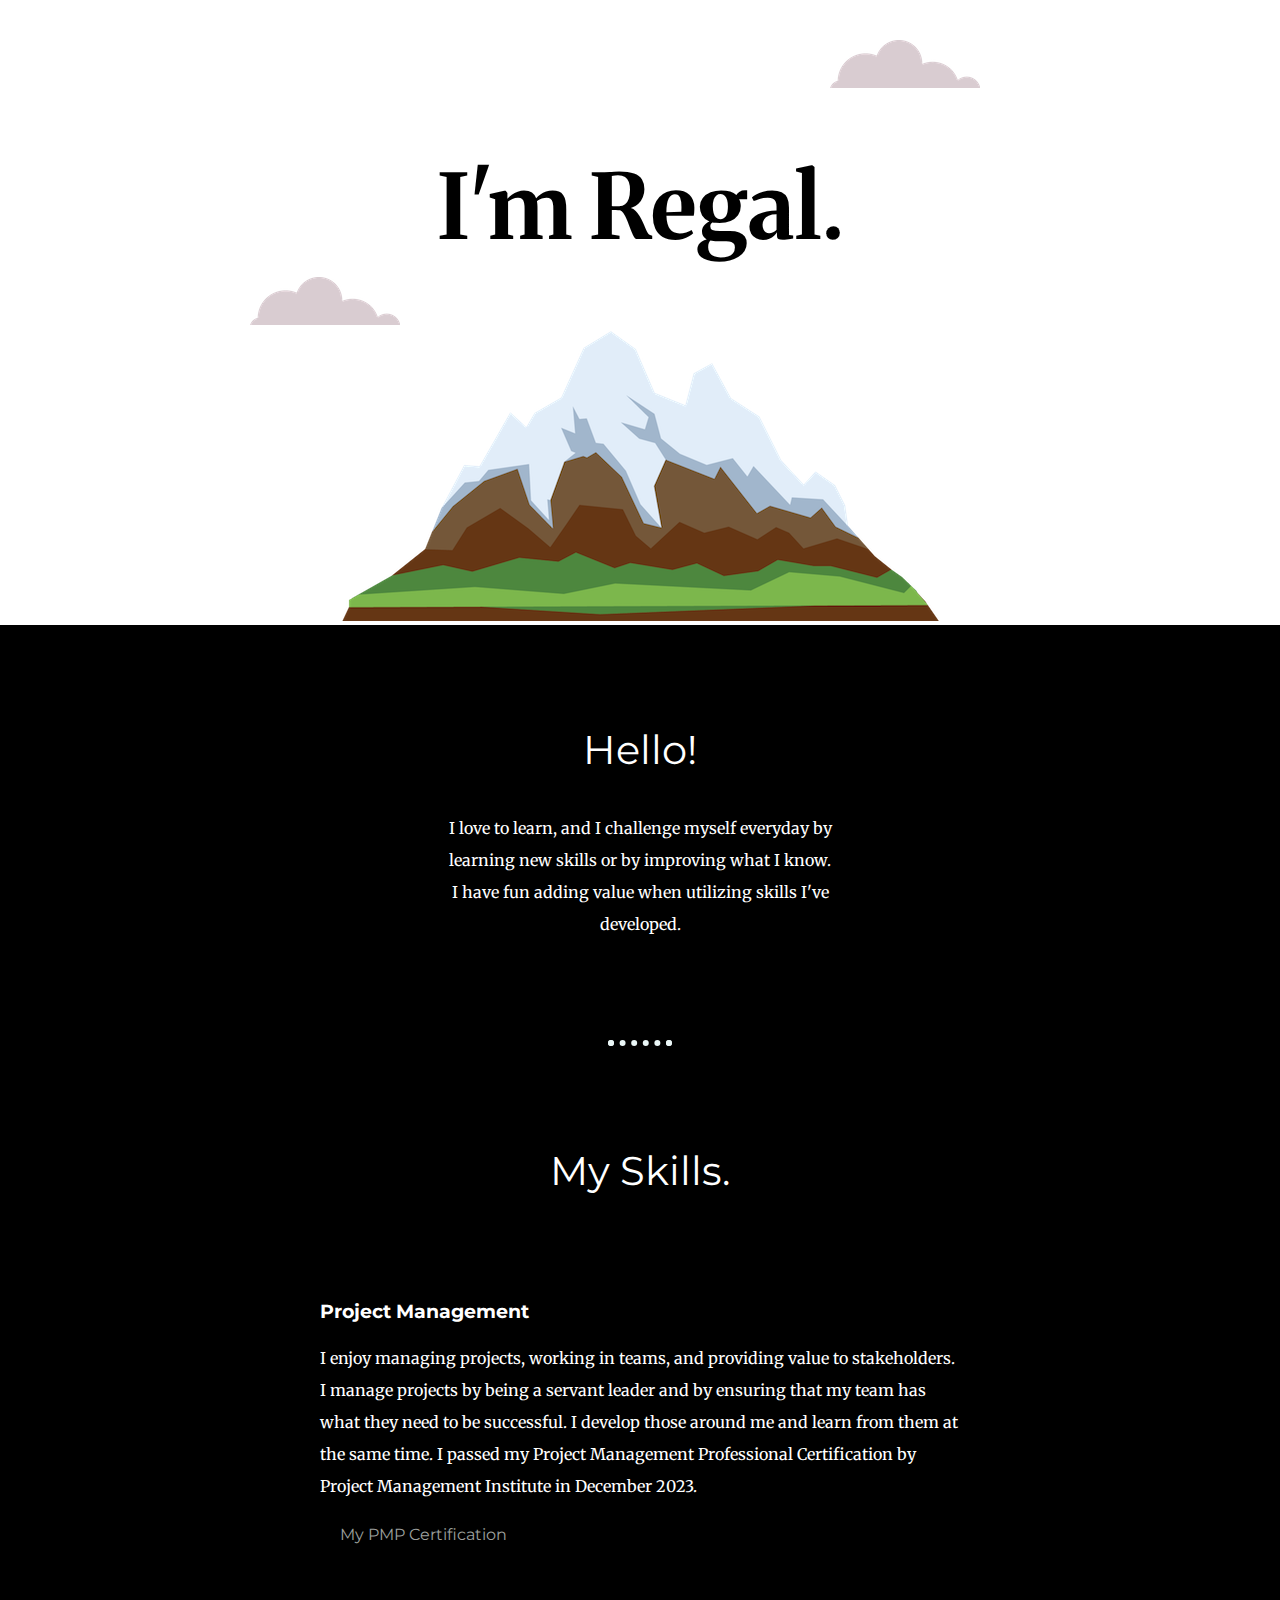
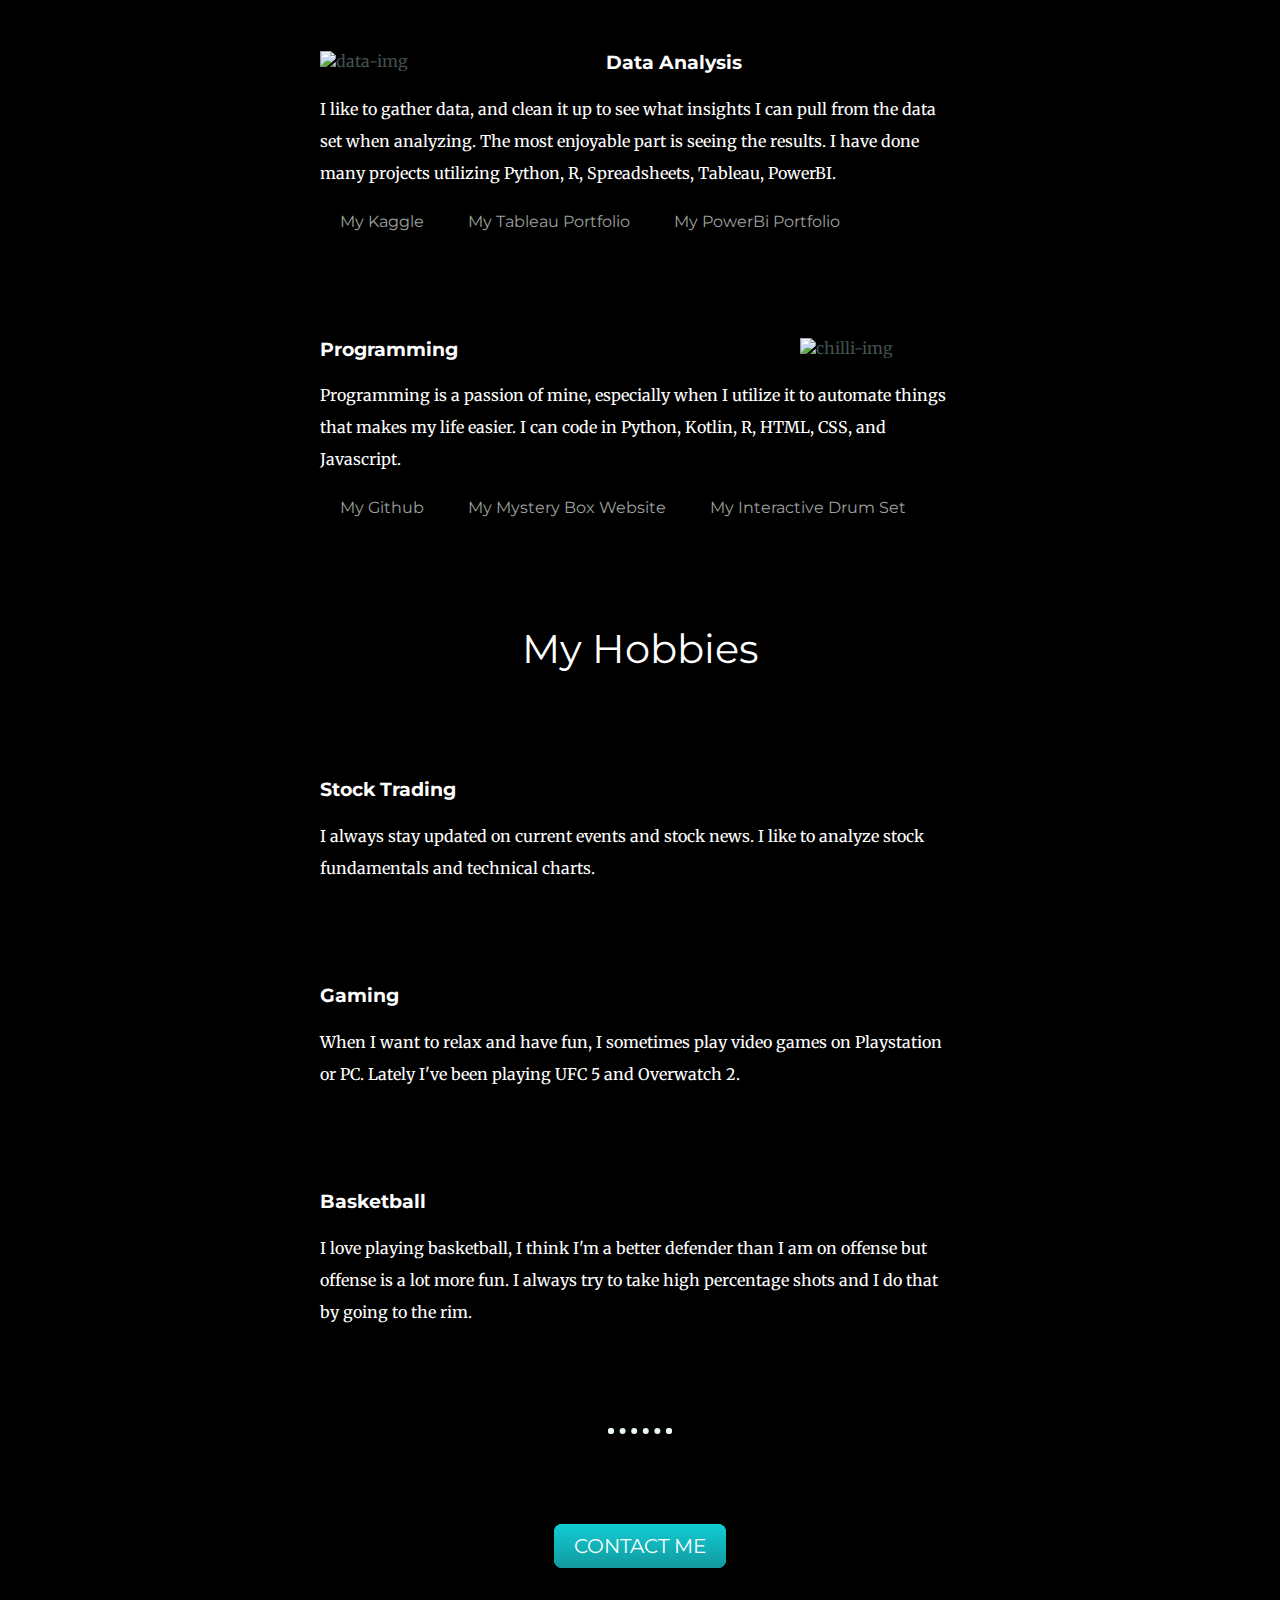
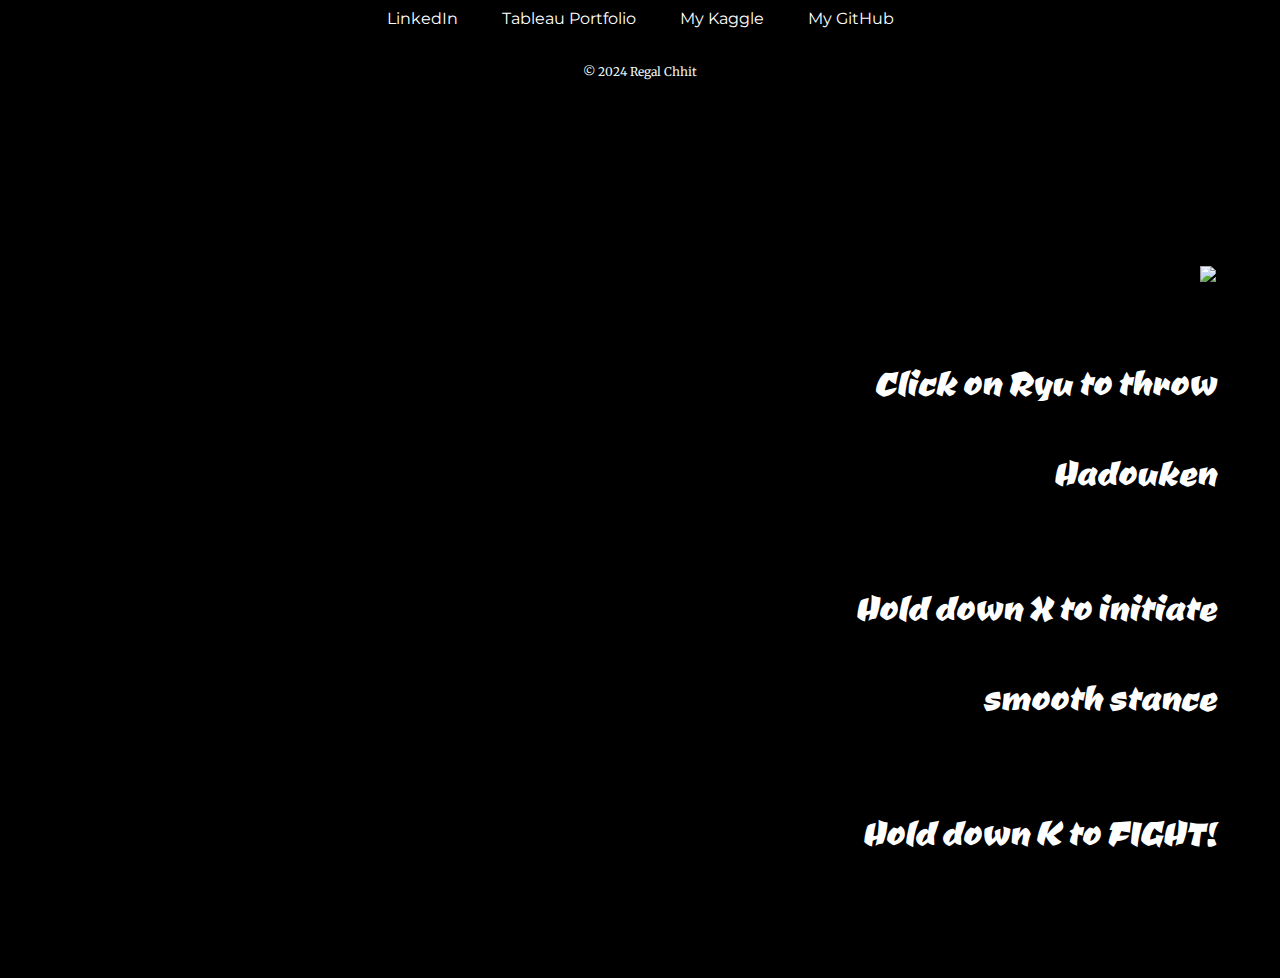
==== commit d433496f: "Update index.html" ====
--- a/index.html
+++ b/index.html
@@ -119,7 +119,7 @@
     <a class="footer-link" href="https://public.tableau.com/app/profile/regal.chhit#!/">Tableau Portfolio</a>
     <a class="footer-link" href="https://www.kaggle.com/regall">My Kaggle</a>
     <a class="footer-link" href="https://github.com/RegalCodes/RegalCodes">My GitHub</a>
-    <p class="copyright">© 2022 Regal Chhit</p>
+    <p class="copyright">© 2024 Regal Chhit</p>
   </div>
 
 
--- a/css/styles.css
+++ b/css/styles.css
@@ -6,14 +6,14 @@
 }
 
 h1 {
-  color: #66BFBF;
+  color: #000000;
   font-size: 5.625rem;
   margin: 50px auto 0 auto;
   font-family: , cursive;
 }
 
 h2 {
-  color: #66BFBF;
+  color: #FFFFFF;
   font-family: 'Montserrat', sans-serif;
   font-size: 2.5rem;
   font-weight: normal;
@@ -21,12 +21,12 @@
 }
 
 h3 {
-  color: #11999E;
+  color: #FFFFFF;
   font-family: 'Montserrat', sans-serif;
 }
 
 h4 {
-  color: #black;
+  color: #FFFFFF;
   font-family: 'Montserrat', sans-serif;
   text-align: center;
   font-size: 1.4rem;
@@ -34,6 +34,7 @@
 
 p {
   line-height: 2;
+  color: #ffffff;
 }
 
 hr {
@@ -44,7 +45,7 @@
 }
 
 a{
-  color: #11999E;
+  color: #9da09e;
   font-family: 'Montserrat', sans-serif;
   margin: 10px 20px;
   text-decoration: none;
@@ -62,7 +63,7 @@
 }
 
 .top-container {
-  background-color: #E4F9F5;
+  background-color: #FFFFFF;
   position: relative;
   padding-top: 100px;
 }
@@ -72,7 +73,7 @@
 }
 
 .bottom-container {
-  background-color: #66BFBF;
+  background-color: #000000;
   padding: 50px 0 20px;
 }
 
@@ -115,6 +116,13 @@
 }
 
 .data-img {
+  width: 40%;
+  height: 100%;
+  float: left;
+  margin-right: 30px;
+}
+
+.mario-img {
   width: 40%;
   height: 100%;
   float: left;
@@ -167,3 +175,84 @@
   background-image: linear-gradient(to bottom, #30e3cb, #2bc4ad);
   text-decoration: none;
 }
+
+
+
+
+
+
+
+
+
+
+
+body {
+    background-color: black;
+}
+
+.main {
+  background-color: white;
+  margin-top: 110px;
+  padding-left: 100px;
+  min-width: 1200px;
+}
+
+.ryu {
+    float: left;
+}
+
+.ryu-ready, .ryu-still, .ryu-throwing, .ryu-cool, .easteregg {
+  width: 659px;
+  height: 494px;
+}
+
+.ryu-ready, .ryu-throwing, .ryu-cool, .easteregg {
+  display: none;
+}
+
+.ryu-ready {
+  background-image: url('https://s3-us-west-2.amazonaws.com/s.cdpn.io/145077/ryu-ready-position.gif');
+}
+
+.ryu-still {
+  background-image: url('https://s3-us-west-2.amazonaws.com/s.cdpn.io/145077/ryu-standing-still.png');
+}
+
+.ryu-throwing {
+  background-image: url('https://s3-us-west-2.amazonaws.com/s.cdpn.io/145077/ryu-throwing-hadouken.png');
+}
+
+.ryu-cool {
+    background-image: url('https://s3-us-west-2.amazonaws.com/s.cdpn.io/145077/ryu-cool.gif');
+}
+
+.easteregg {
+    margin-left: 80%;
+    margin-top: -78%;
+    background-image: url('https://s3-us-west-2.amazonaws.com/s.cdpn.io/145077/easteregg.gif');
+}
+
+.hadouken, .ryu-ready, .ryu-still, .ryu-throwing, .ryu-cool, .easteregg {
+  background-repeat: no-repeat;
+}
+
+.hadouken {
+  background-image: url('https://s3-us-west-2.amazonaws.com/s.cdpn.io/145077/hadouken.gif');
+  width: 156px;
+  height: 90px;
+  display: none;
+  position: relative;
+  top: 167px;
+  left: -212px;
+  float: left;
+}
+
+.instructions {
+    font-family: 'Ceviche One', cursive;
+    font-size: 45px;
+    color: lightgray;
+    text-align: right;
+    margin-top: 2%;
+    margin-right: 5%;
+    margin-bottom: 2%;
+}
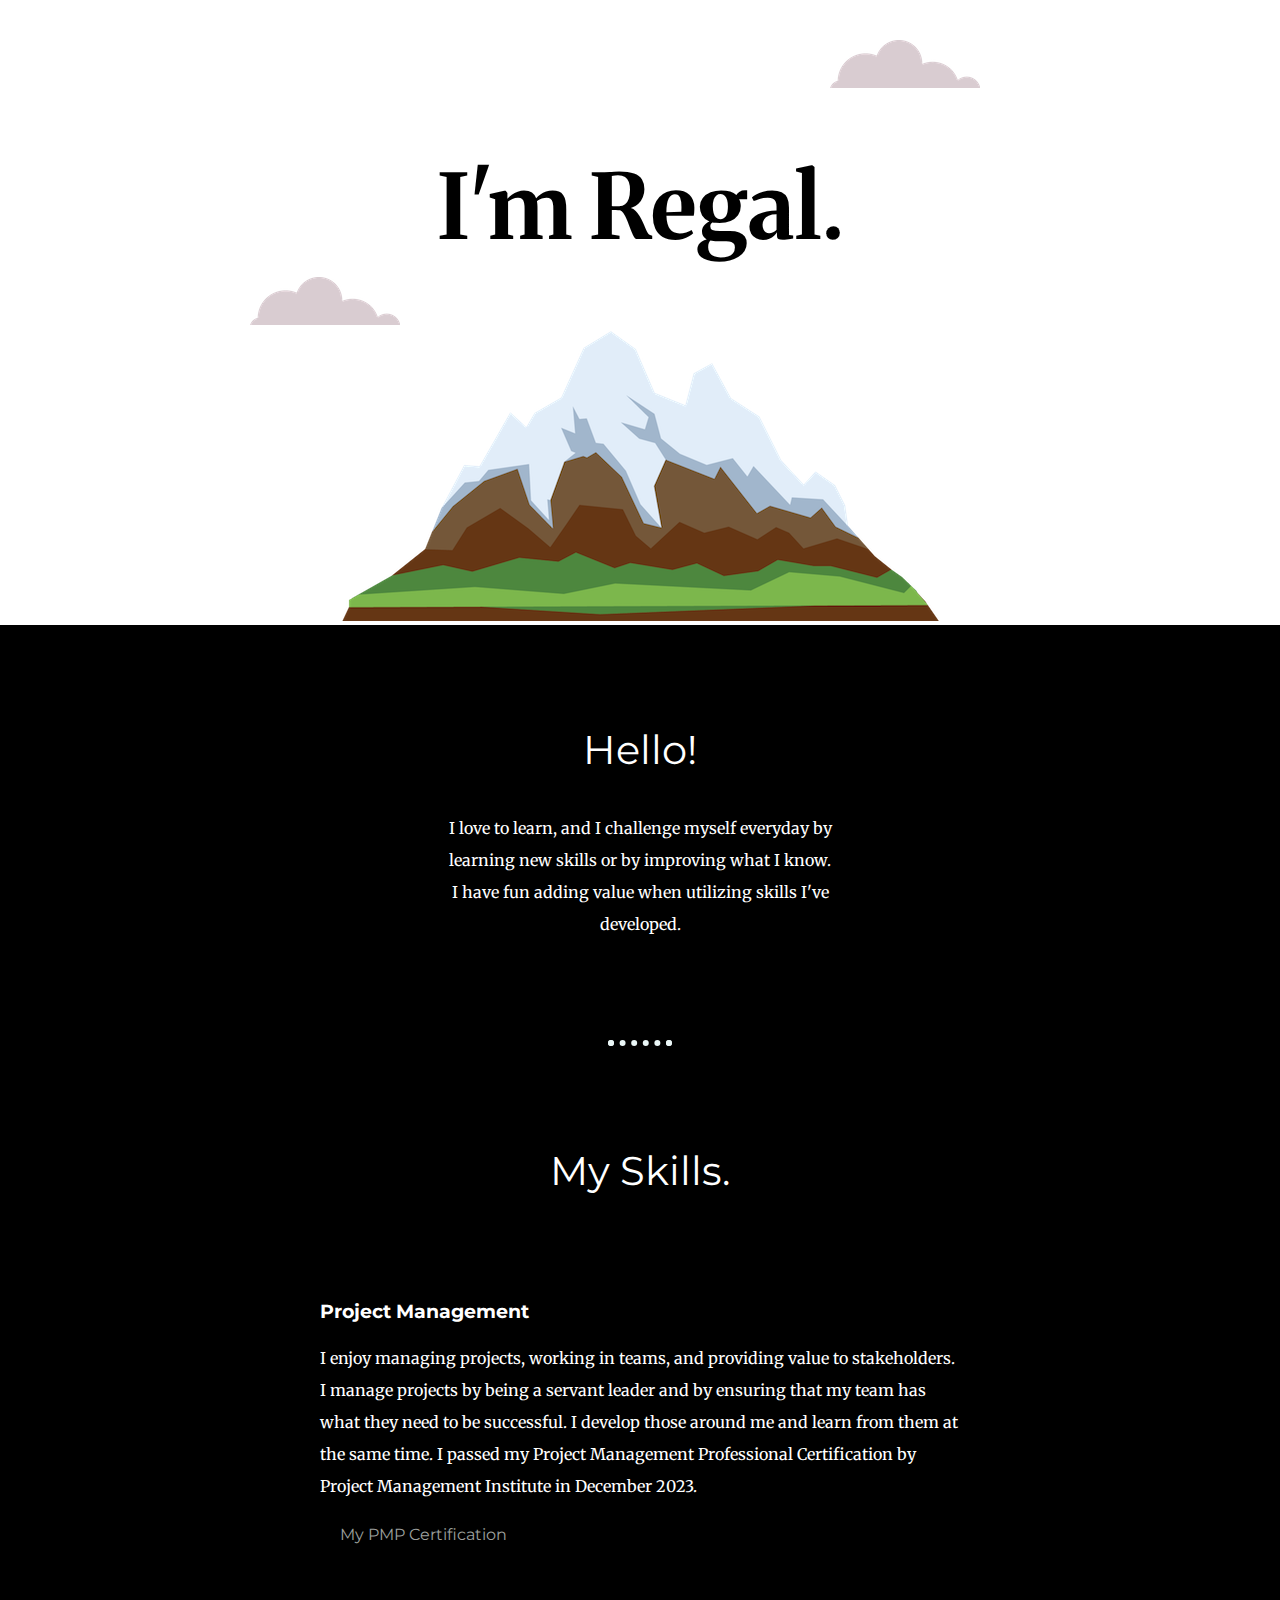
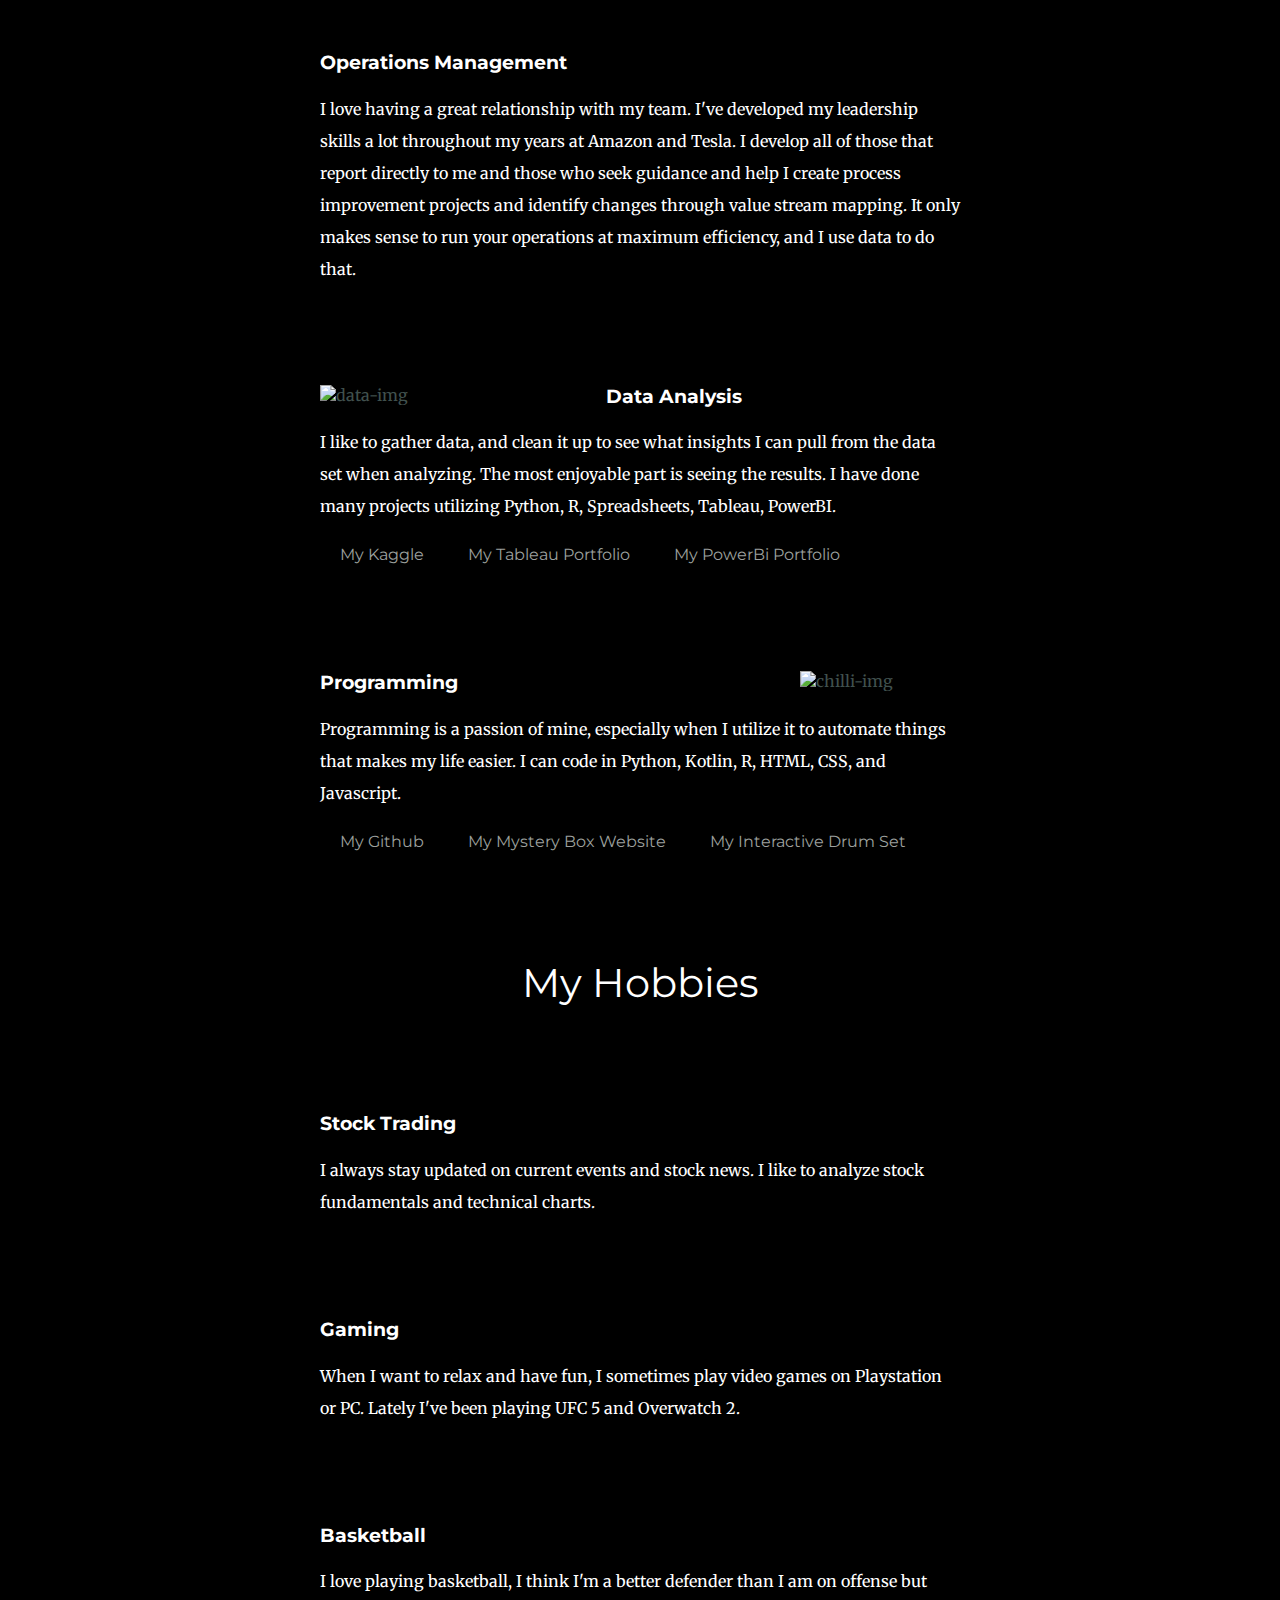
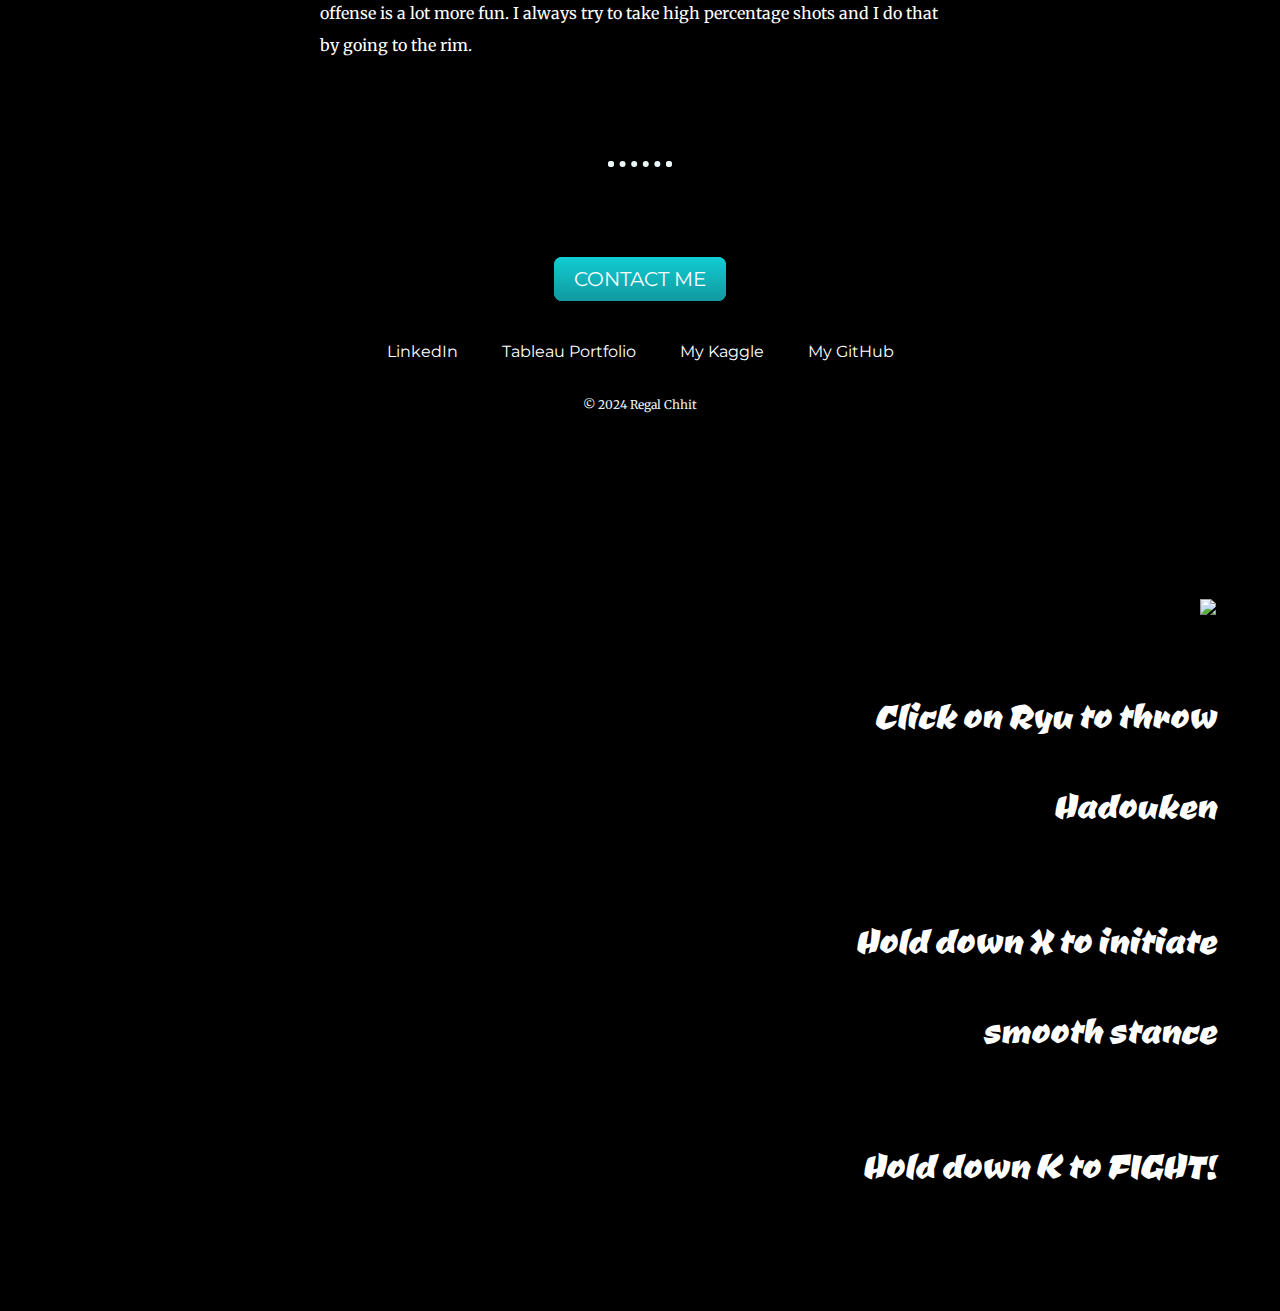
==== commit b6ce4959: "Update index.html" ====
--- a/index.html
+++ b/index.html
@@ -49,6 +49,15 @@
         <h3>Project Management</h3>
         <p> I enjoy managing projects, working in teams, and providing value to stakeholders. I manage projects by being a servant leader and by ensuring that my team has what they need to be successful. I develop those around me and learn from them at the same time. I passed my Project Management Professional Certification by Project Management Institute in December 2023.
         <p> <a href="https://www.credly.com/earner/earned/badge/fbf1949b-b03a-465e-ae4e-326a4c775fbe">My PMP Certification</a> <span></p>
+
+      </div>
+
+
+      <div class="skill-row">
+
+        <h3>Operations Management</h3>
+        <p> I love having a great relationship with my team. I've developed my leadership skills a lot throughout my years at Amazon and Tesla. I develop all of those that report directly to me and those who seek guidance and help I create process improvement projects and identify changes through value stream mapping. It only makes sense to run your operations at maximum efficiency, and I use data to do that. 
+
 
       </div>
 
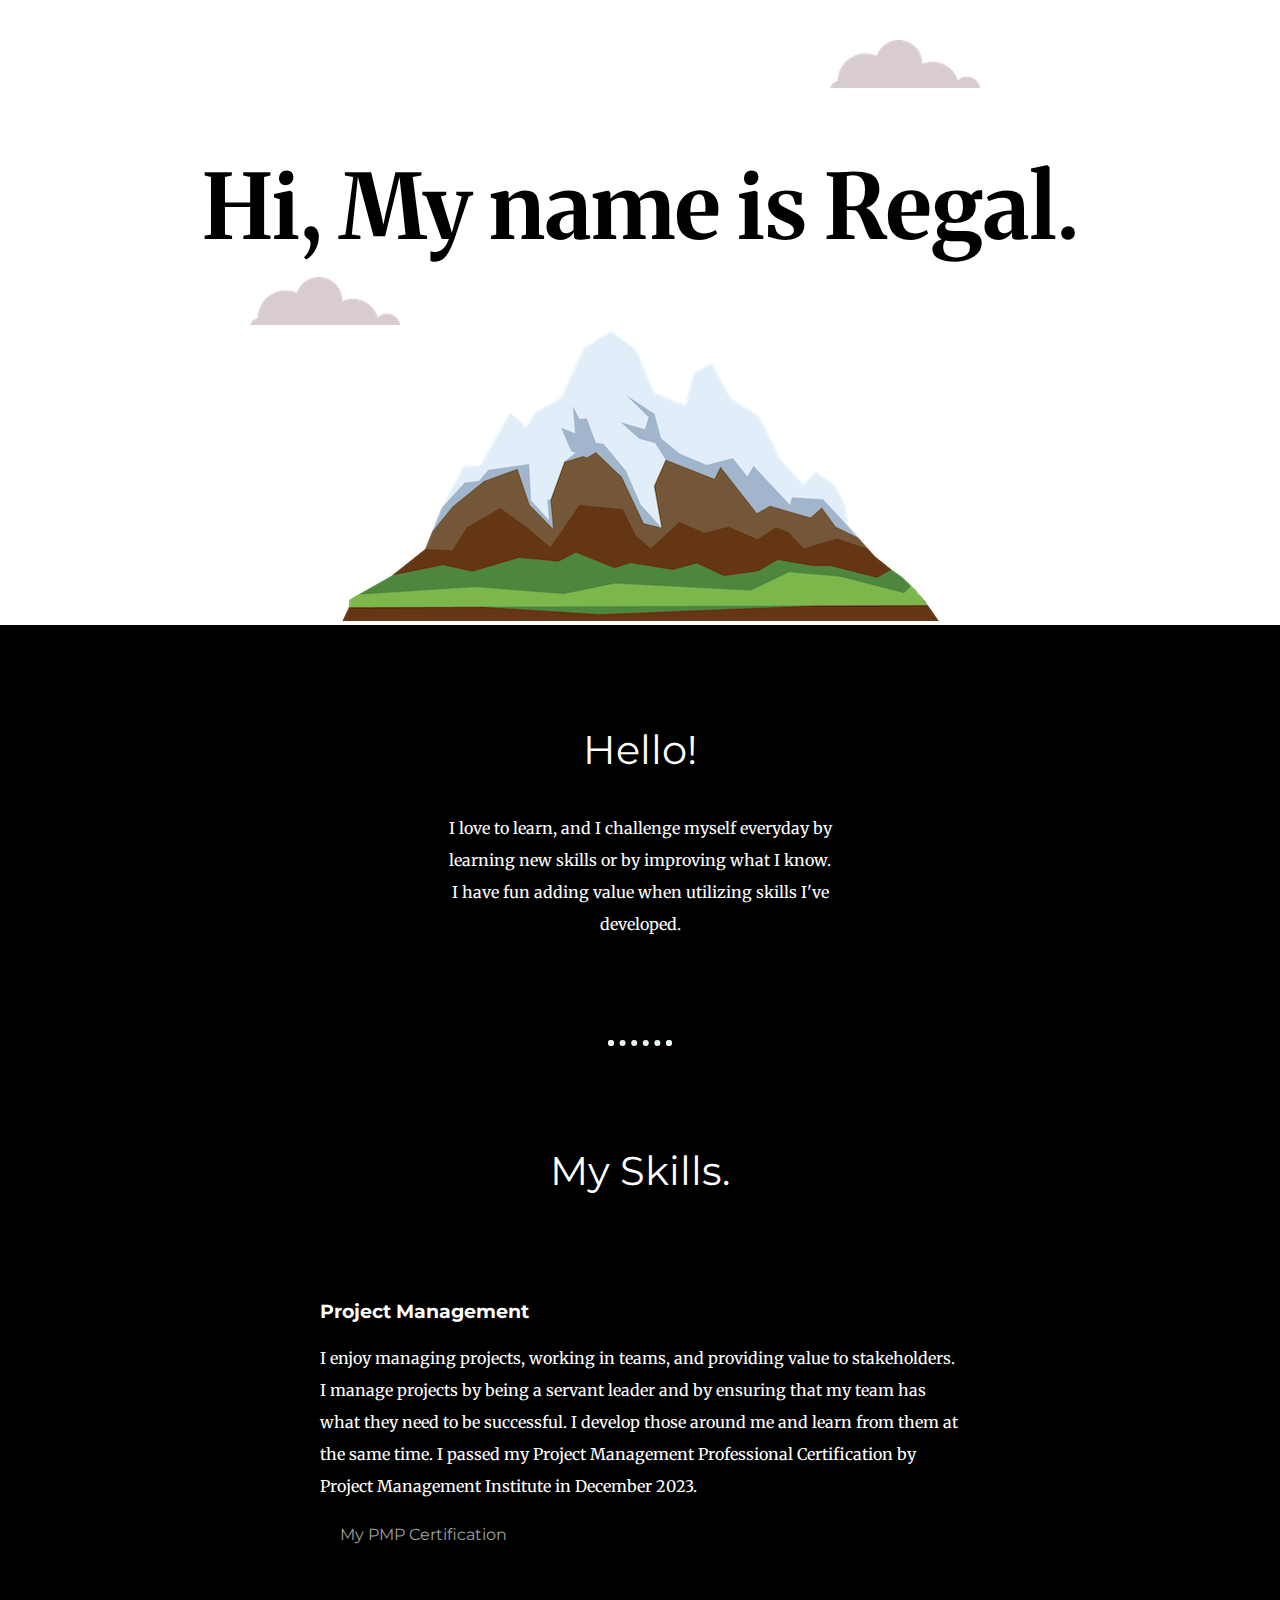
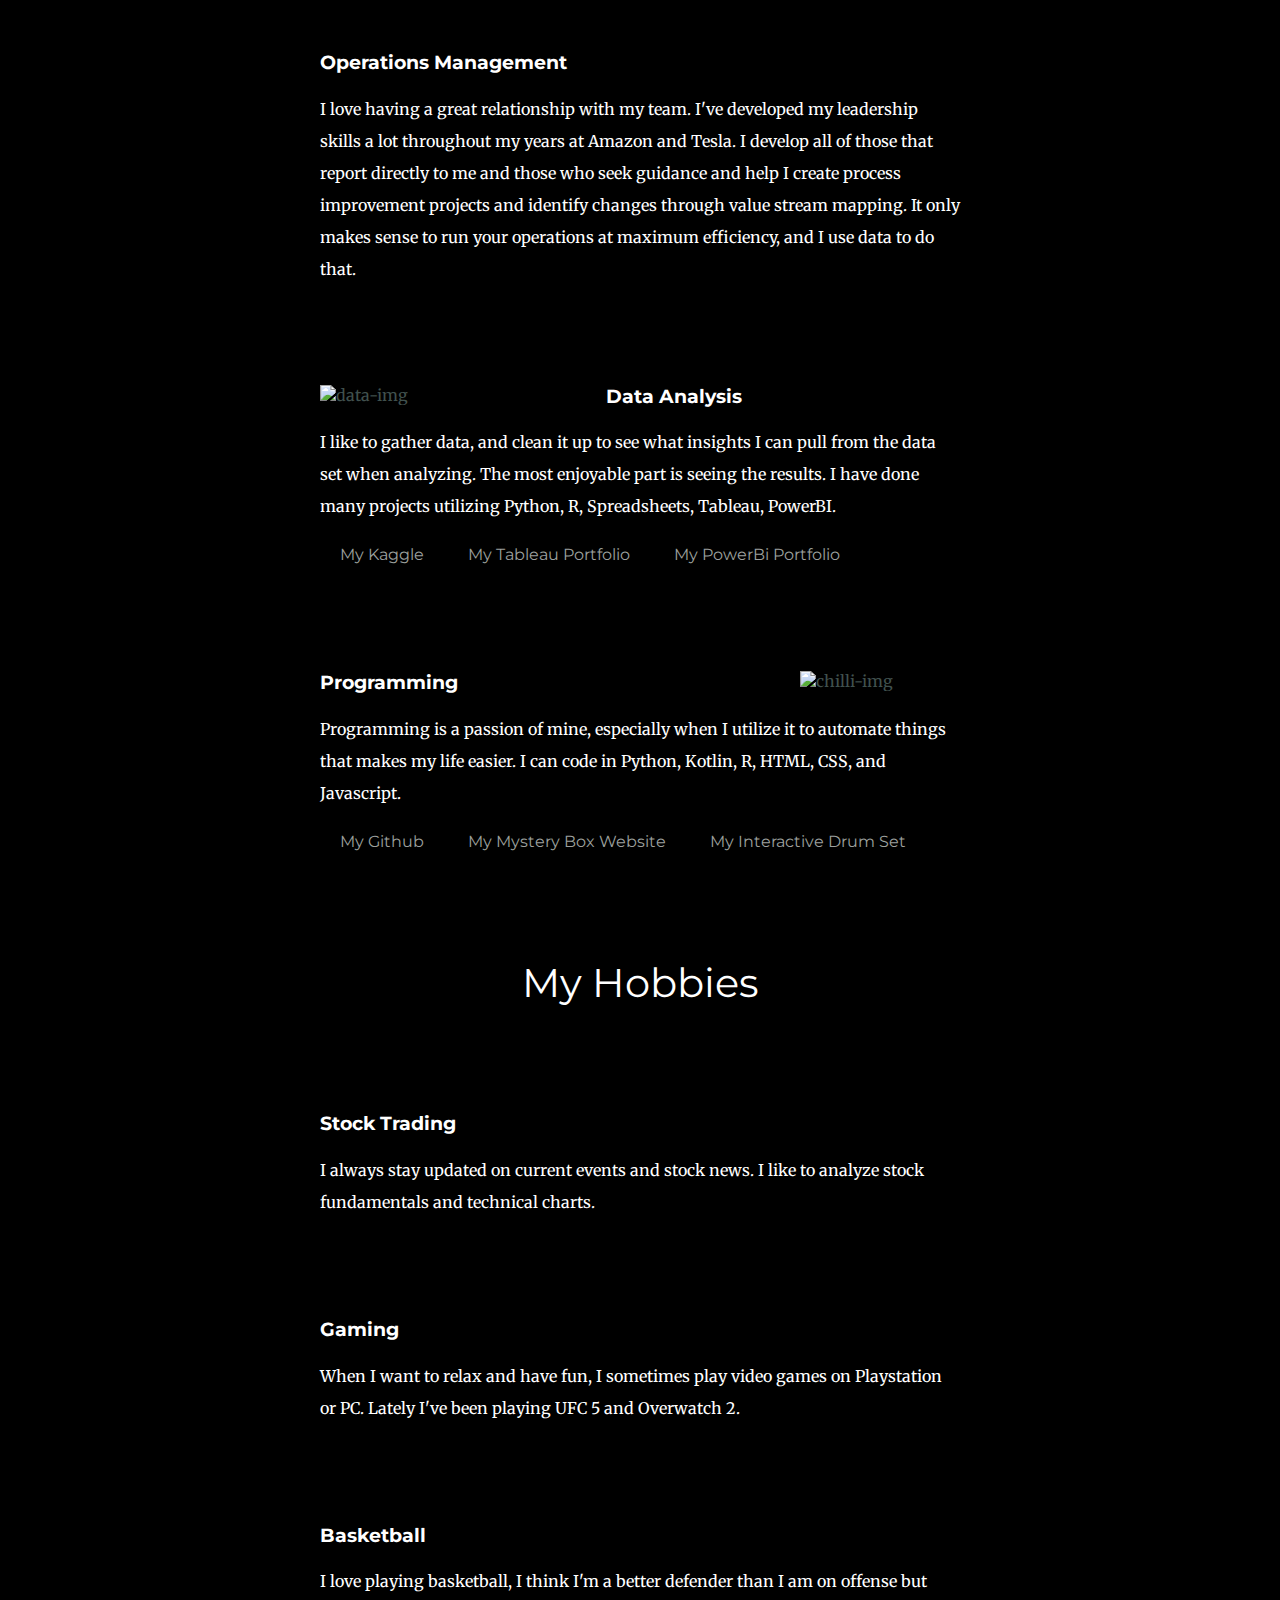
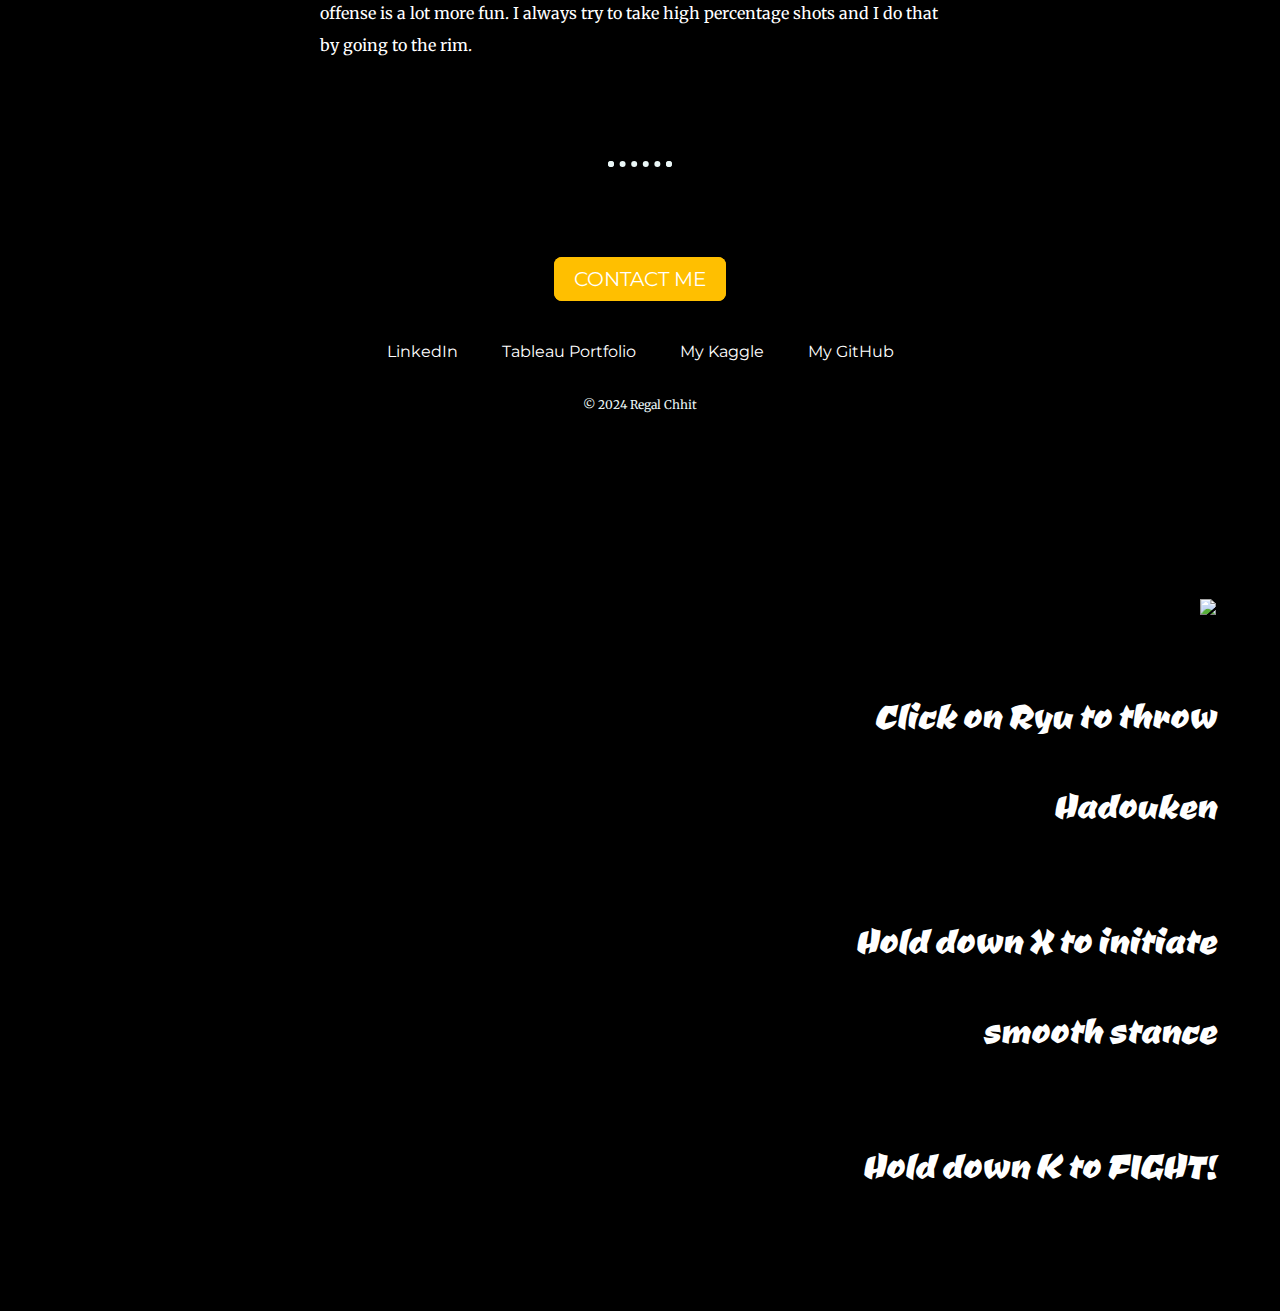
==== commit ce9cce53: "Update index.html" ====
--- a/index.html
+++ b/index.html
@@ -27,7 +27,7 @@
   <div class="top-container">
     <img class="top-cloud" src="images/cloud.png" alt="cloud">
     <div class="title-text">
-      <h1>I'm Regal.</h1>
+      <h1>Hi, My name is Regal.</h1>
     </div>
     <img class="bottom-cloud" src="images/cloud.png" alt="cloud">
     <img class="mountain" src="images/mountain.png" alt="mountain-img">
--- a/css/styles.css
+++ b/css/styles.css
@@ -150,12 +150,12 @@
 }
 
 .btn {
-  background: #11cdd4;
-  background-image: -webkit-linear-gradient(top, #11cdd4, #11999e);
-  background-image: -moz-linear-gradient(top, #11cdd4, #11999e);
-  background-image: -ms-linear-gradient(top, #11cdd4, #11999e);
-  background-image: -o-linear-gradient(top, #11cdd4, #11999e);
-  background-image: linear-gradient(to bottom, #11cdd4, #11999e);
+  background: #FFBF00;
+  background-image: -webkit-linear-gradient(top, #FFBF00, #FFBF00);
+  background-image: -moz-linear-gradient(top, #FFBF00, #FFBF00);
+  background-image: -ms-linear-gradient(top, #FFBF00, #FFBF00);
+  background-image: -o-linear-gradient(top, #FFBF00, #FFBF00);
+  background-image: linear-gradient(to bottom, #FFBF00, #FFBF00);
   -webkit-border-radius: 8;
   -moz-border-radius: 8;
   border-radius: 8px;
@@ -167,12 +167,12 @@
 }
 
 .btn:hover {
-  background: #30e3cb;
-  background-image: -webkit-linear-gradient(top, #30e3cb, #2bc4ad);
-  background-image: -moz-linear-gradient(top, #30e3cb, #2bc4ad);
-  background-image: -ms-linear-gradient(top, #30e3cb, #2bc4ad);
-  background-image: -o-linear-gradient(top, #30e3cb, #2bc4ad);
-  background-image: linear-gradient(to bottom, #30e3cb, #2bc4ad);
+  background: #FFB200;
+  background-image: -webkit-linear-gradient(top, #FFB200, #FFB200);
+  background-image: -moz-linear-gradient(top, #FFB200, #FFB200);
+  background-image: -ms-linear-gradient(top, #FFB200, #FFB200);
+  background-image: -o-linear-gradient(top, #FFB200, #FFB200);
+  background-image: linear-gradient(to bottom, #FFB200, #FFB200);
   text-decoration: none;
 }
 
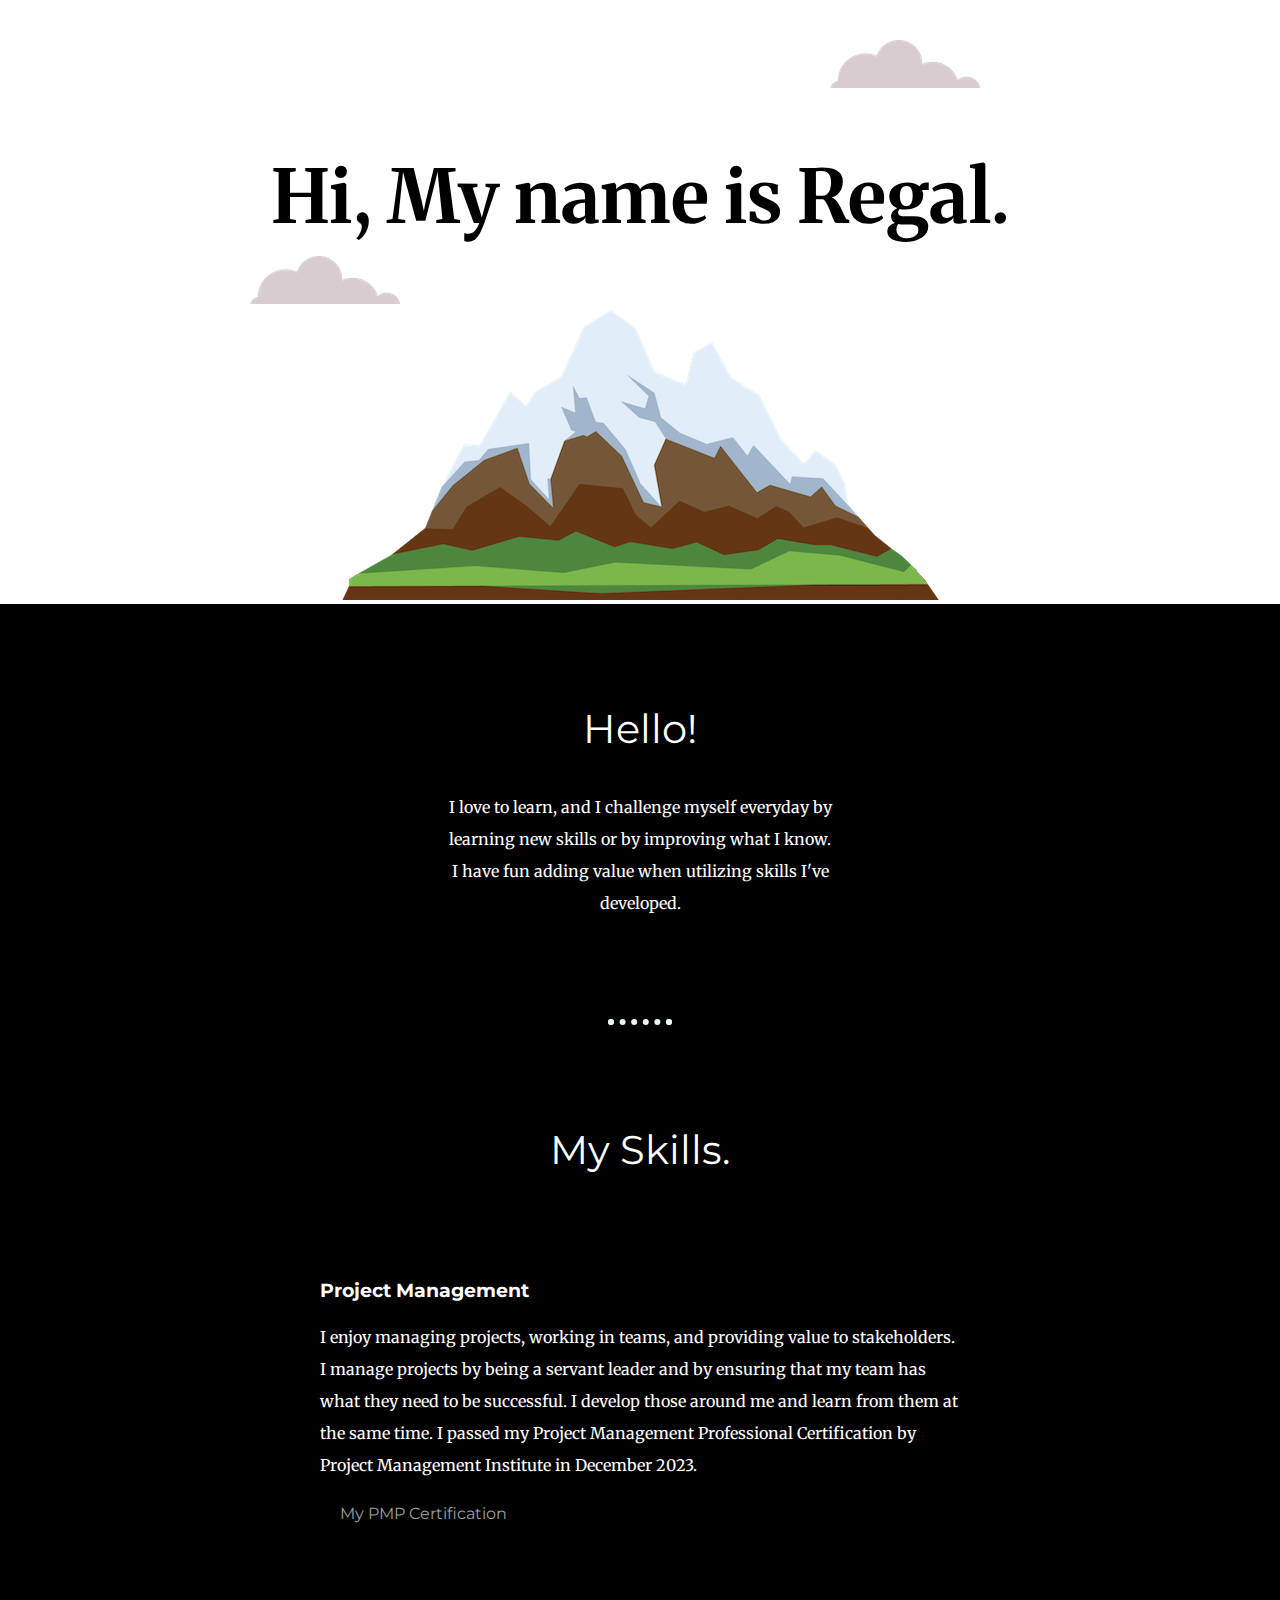
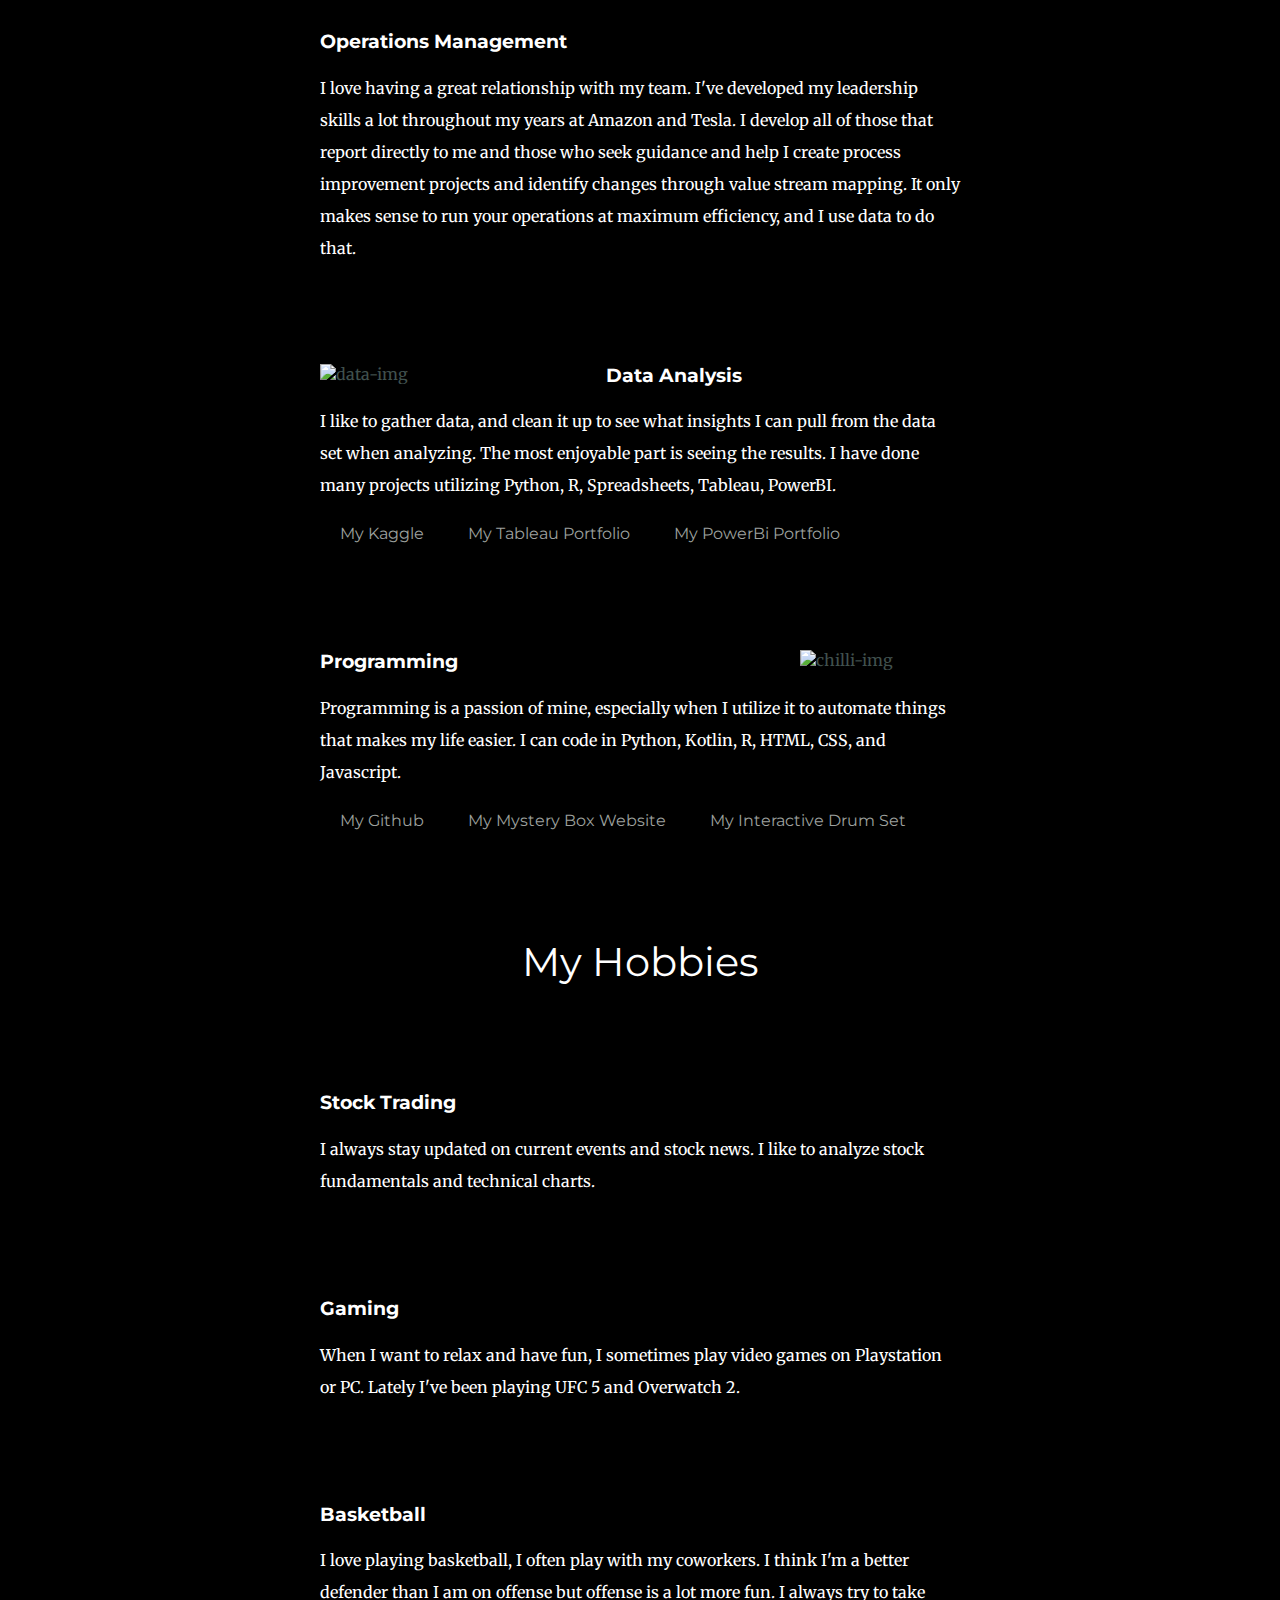
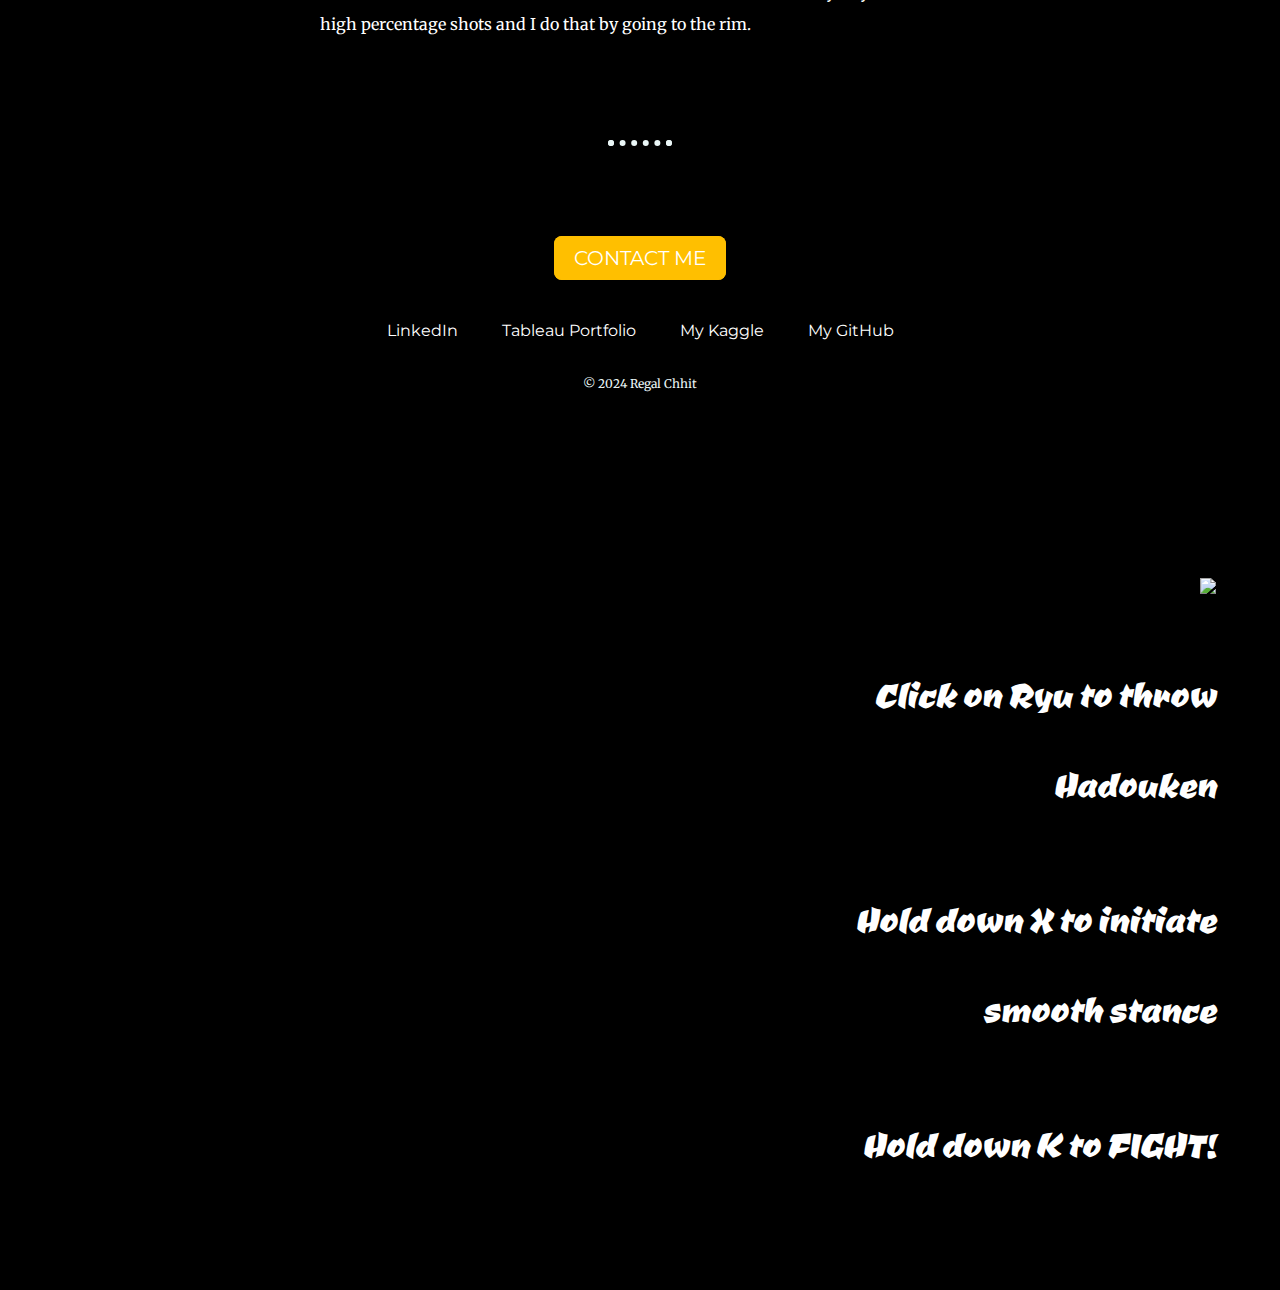
==== commit 18cbae3b: "Update index.html" ====
--- a/index.html
+++ b/index.html
@@ -66,7 +66,7 @@
         <img class="data-img" src="https://media3.giphy.com/media/c7PcKQlOqZ8Ws/giphy.gif?cid=ecf05e47jgupee9nsweeg9ck6o8sf75zljvtnhuxxnh4st6b&rid=giphy.gif&ct=g" alt="data-img">
 
         <h3>Data Analysis</h3>
-        <p> I like to gather data, and clean it up to see what insights I can pull from the data set when analyzing. The most enjoyable part is seeing the results. I have done many projects utilizing Python, R, Spreadsheets, Tableau, PowerBI.
+        <p> I like to gather data, and clean it up to see what insights I can pull from the data set when analyzing. The most enjoyable part is seeing the results. I have done many projects utilizing Python, R, Spreadsheets, Tableau, PowerBI. 
         <p> <a href="https://www.kaggle.com/regall">My Kaggle</a> <span> <a href="https://public.tableau.com/app/profile/regal.chhit">My Tableau Portfolio</a></span> <span> <a href="powerbi.html">My PowerBi Portfolio</a></span></p>
 
       </div>
@@ -101,7 +101,7 @@
       <div class="skill-row">
 
         <h3>Basketball</h3>
-        <p> I love playing basketball, I think I'm a better defender than I am on offense but offense is a lot more fun. I always try to take high percentage shots and I do that by going to the rim. </p>
+        <p> I love playing basketball, I often play with my coworkers. I think I'm a better defender than I am on offense but offense is a lot more fun. I always try to take high percentage shots and I do that by going to the rim. </p>
 
       </div>
 
--- a/css/styles.css
+++ b/css/styles.css
@@ -7,7 +7,7 @@
 
 h1 {
   color: #000000;
-  font-size: 5.625rem;
+  font-size: 4.625rem;
   margin: 50px auto 0 auto;
   font-family: , cursive;
 }
